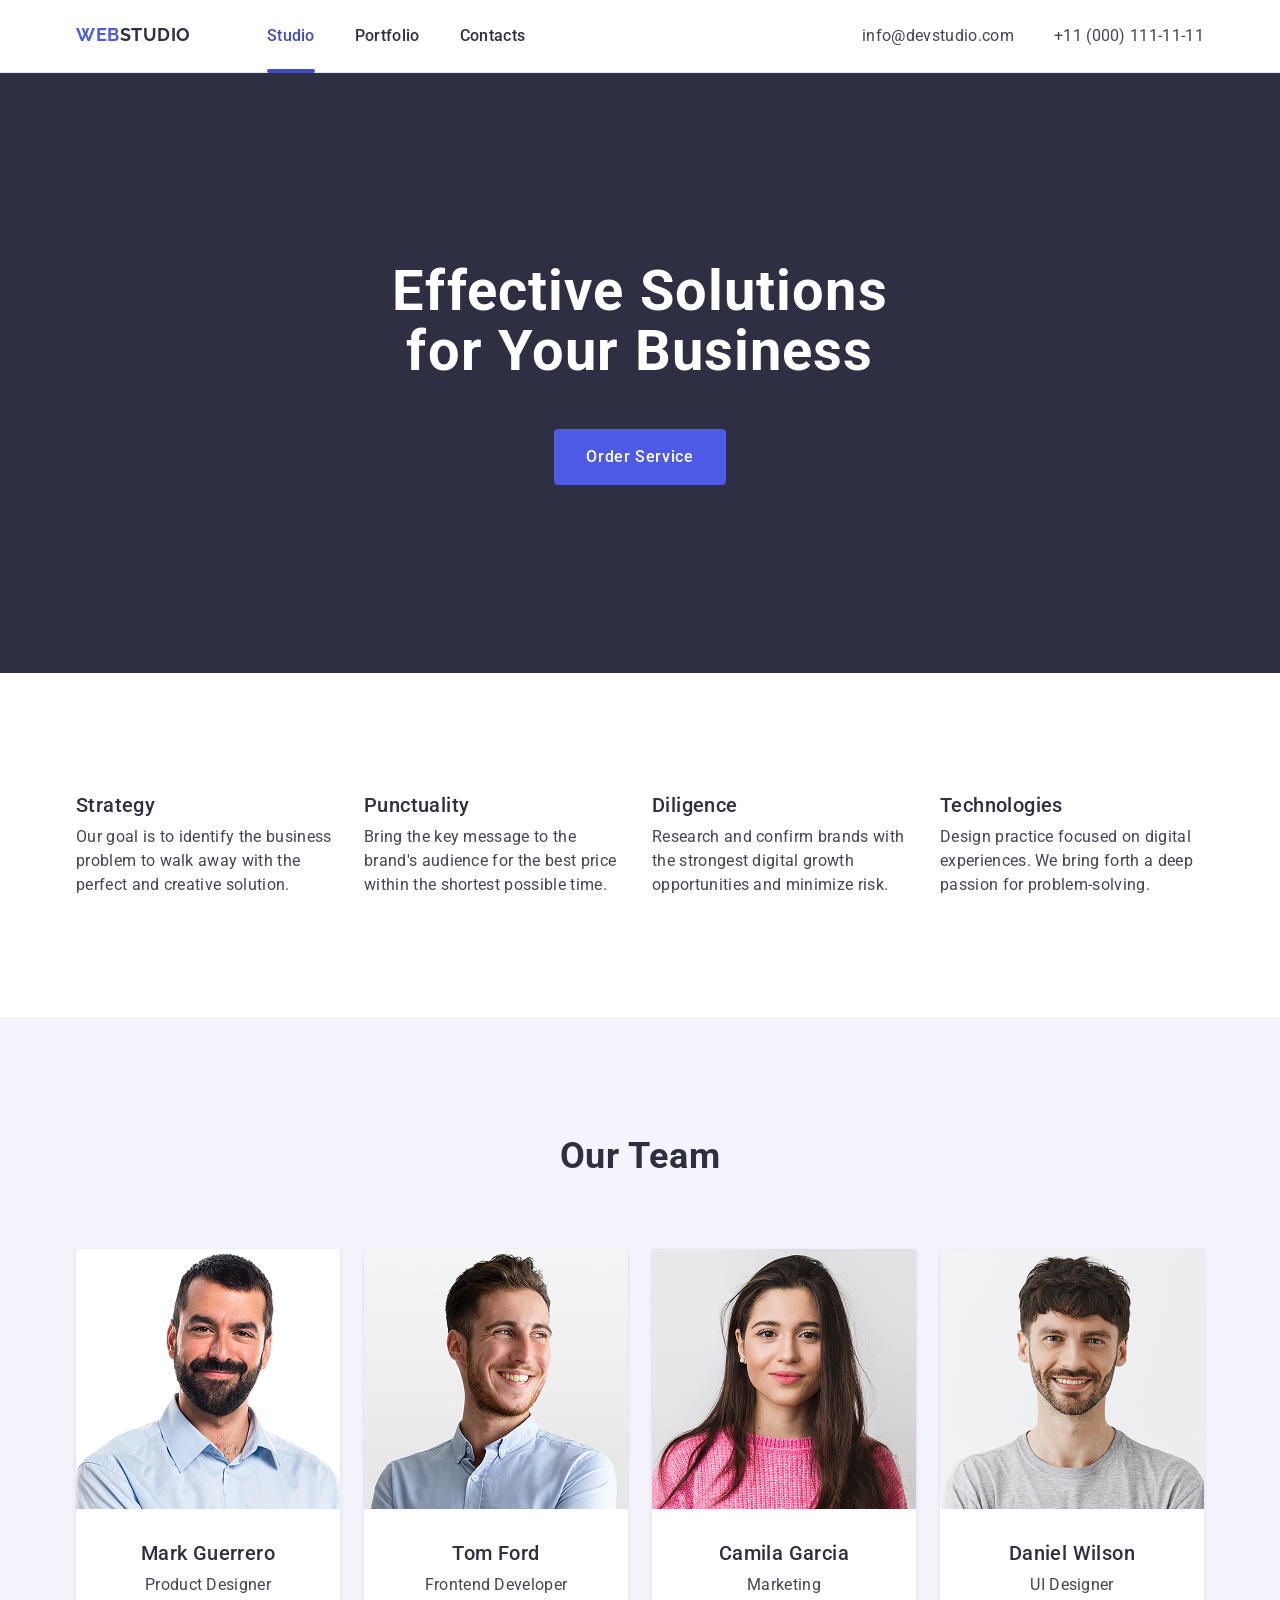
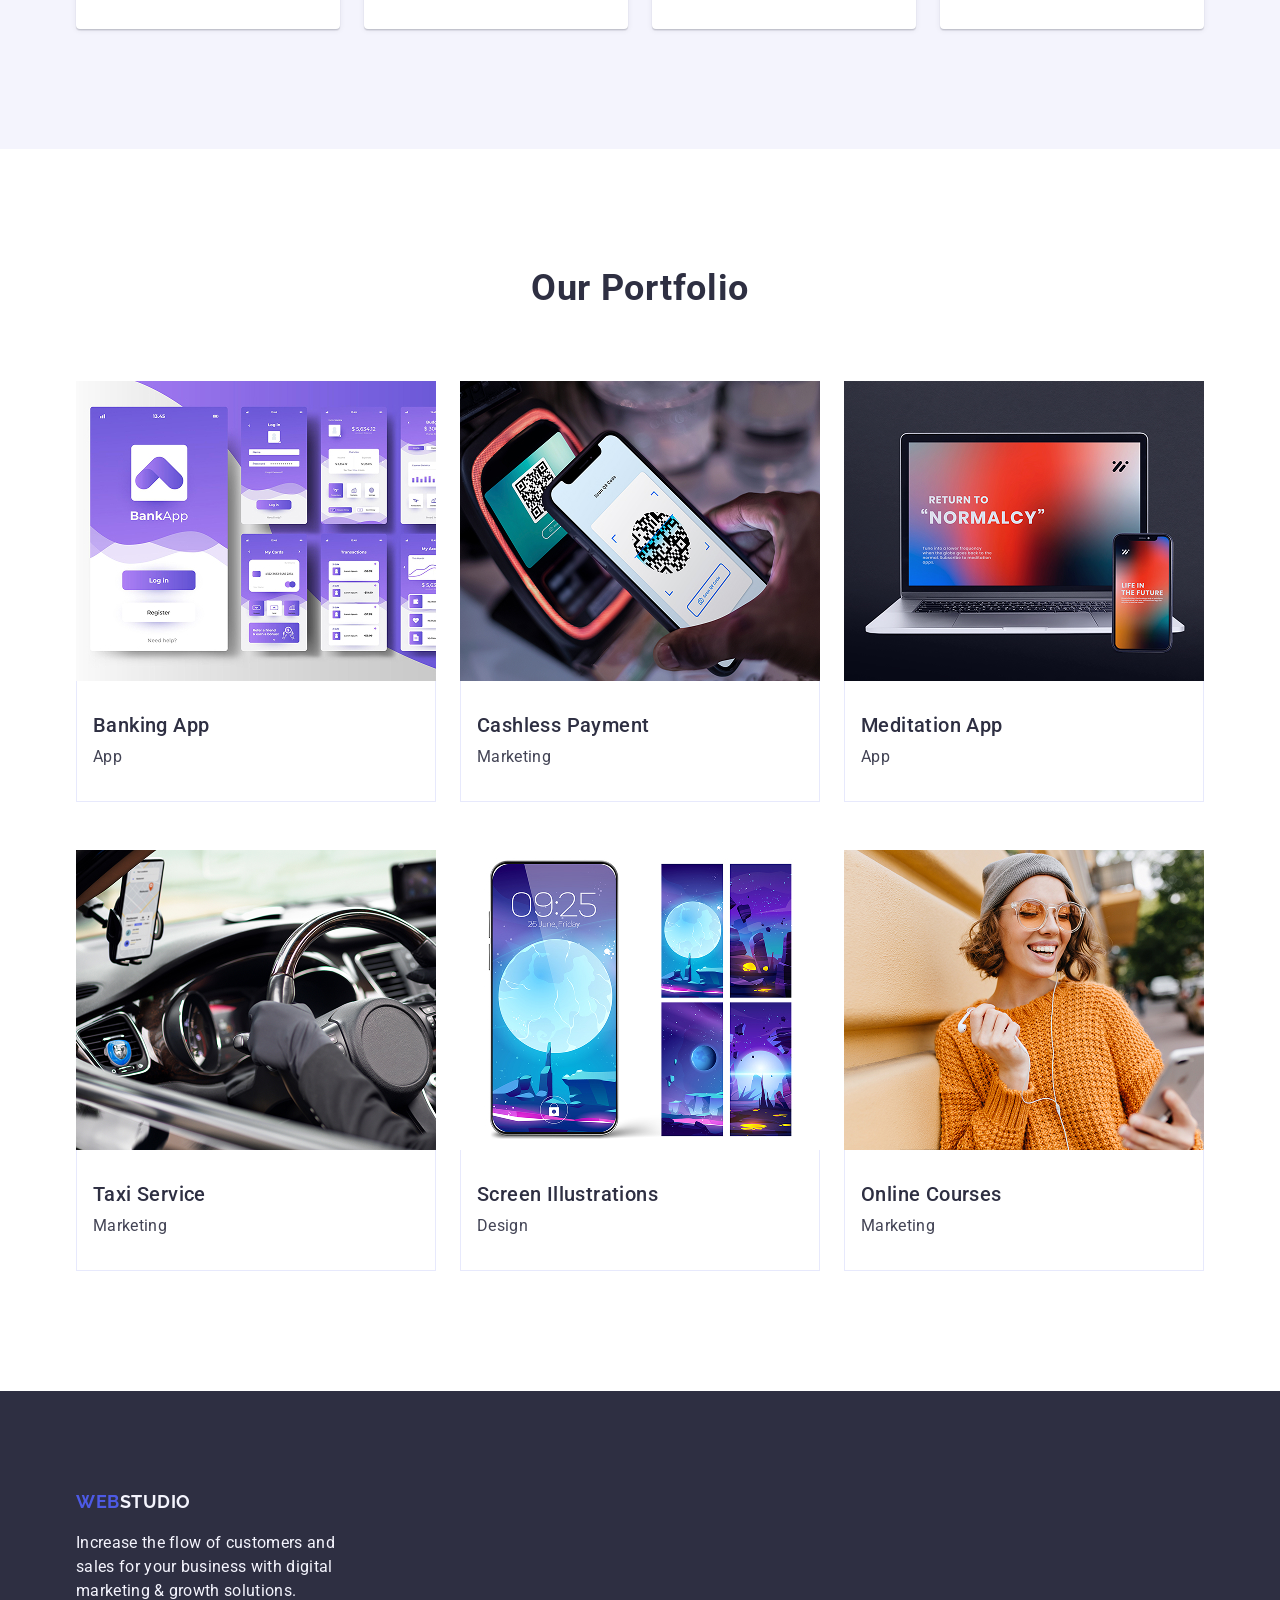
==== index.html @ 49cb577a "wp4" ====
<!doctype html>
<html lang="en">
  <head>
    <meta charset="UTF-8" />
    <meta name="viewport" content="width=device-width, initial-scale=1.0" />
    
    <link rel="./index.html" href="https://fonts.googleapis.com" />
    <link rel="./index.html" href="https://fonts.gstatic.com" crossorigin />
    <link
      href="https://fonts.googleapis.com/css2?family=Raleway:ital,wght@0,100..900;1,100..900&family=Roboto:ital,wght@0,100..900;1,100..900&display=swap"
      rel="stylesheet"/>
    <link
      rel="stylesheet"
      href="https://cdnjs.cloudflare.com/ajax/libs/modern-normalize/3.0.1/modern-normalize.min.css"
      integrity="sha512-q6WgHqiHlKyOqslT/lgBgodhd03Wp4BEqKeW6nNtlOY4quzyG3VoQKFrieaCeSnuVseNKRGpGeDU3qPmabCANg=="
      crossorigin="anonymous"
      referrerpolicy="no-referrer"/>

    <link rel="stylesheet" href="./css/styles.css" />
    <title>Web Studio</title>
  </head>

  <body>
    <header class="header">
      <div class="header-container container">
        <nav class="navigate">
          <a href="./index.html" class="logo header-container-link"><span class="log-web">Web</span>Studio</a>

          <ul class="nav-ul">
            <li><a href="./index.html" class="nav-link header-container-link current">Studio</a></li>
            <li><a href="./index.html" class="nav-link header-container-link">Portfolio</a></li>
            <li><a href="./index.html" class="nav-link header-container-link">Contacts</a></li>
          </ul>
        </nav>
        <address class="contact">
          <ul class="contact-list">
            <li class="secondary-text">
              <a href="mailto:info@devstudio.com" class="contact-send header-container-link">info@devstudio.com</a>
            </li>
            <li class="secondary-text">
              <a href="tel:+110001111111" class="contact-send header-container-link">+11 (000) 111-11-11</a>
            </li>
          </ul>
        </address>
      </div>
    </header>
    <main>
      <section class="hero-image section">
        <div class="container">
          <div class="hero-container">
            <h1 class="hero-image-h1">Effective Solutions for Your Business</h1>
            <button type="button" class="order-button">Order Service</button>
          </div>
        </div>
      </section>
      <section class="our-features section">
        <div class="container">
          <h2 class="visually-hidden">Our Features</h2>
          <ul class="our-features-container-ul">
            <li class="our-features-container-ul-li">
              <h3 class="our-features-h3">Strategy</h3>
              <p class="our-features-p">
                Our goal is to identify the business problem to walk away with
                the perfect and creative solution.
              </p>
            </li>
            <li class="our-features-container-ul-li">
              <h3 class="our-features-h3">Punctuality</h3>
              <p class="our-features-p">
                Bring the key message to the brand's audience for the best price
                within the shortest possible time.
              </p>
            </li>
            <li class="our-features-container-ul-li">
              <h3 class="our-features-h3">Diligence</h3>
              <p class="our-features-p">
                Research and confirm brands with the strongest digital growth
                opportunities and minimize risk.
              </p>
            </li>
            <li class="our-features-container-ul-li">
              <h3 class="our-features-h3">Technologies</h3>
              <p class="our-features-p">
                Design practice focused on digital experiences. We bring forth a
                deep passion for problem-solving.
              </p>
            </li>
          </ul>
        </div>
      </section>
      <section class="our-team section">
        <div class="container">
          <h2 class="our-team-h2">Our Team</h2>
          <ul class="our-team-list">
            <li class="our-team-li">
              <img class="our-team-li-img"
                src="./images/img-3.jpg"
                alt="Mark Guerrero photo"
              />
              <div class="card-content">
                <h3 class="our-team-h3">Mark Guerrero</h3>
                <p class="our-team-p">Product Designer</p>
              </div>
            </li>
            <li class="our-team-li">
              <img class="our-team-li-img"
                src="./images/img-2.jpg"
                alt="Tom Ford photo"
                
              />
              <div class="card-content">
                <h3 class="our-team-h3">Tom Ford</h3>
                <p class="our-team-p">Frontend Developer</p>
              </div>
            </li>
            <li class="our-team-li">
              <img class="our-team-li-img"
                src="./images/img-1.jpg"
                alt="Camila Garcia photo"
                
              />
              <div class="card-content">
                <h3 class="our-team-h3">Camila Garcia</h3>
                <p class="our-team-p">Marketing</p>
              </div>
            </li>
            <li class="our-team-li">
              <img class="our-team-li-img"
                src="./images/img.jpg"
                alt="Daniel Wilson photo"
              />
              <div class="card-content">
                <h3 class="our-team-h3">Daniel Wilson</h3>
                <p class="our-team-p">UI Designer</p>
              </div>
            </li>
          </ul>
        </div>
      </section>
      <section class="our-portfolio section">
        <div class="container">
          <h2 class="our-portfolio-h2">Our Portfolio</h2>
          <ul class="our-portfolio-container-ul">
            <li class="our-portfolio-container-ul-li">
              <img
                src="./images/pf-1.jpg"
                alt="Banking App"
              />
              <div class="our-portfolio-card">
                <h3 class="our-portfolio-h3">Banking App</h3>
                <p class="our-portfolio-p">App</p>
              </div>
            </li>
            <li class="our-portfolio-container-ul-li">
              <img
                src="./images/pf-2.jpg"
                alt="Cashless Payment"
              />
              <div class="our-portfolio-card">
                <h3 class="our-portfolio-h3">Cashless Payment</h3>
                <p class="our-portfolio-p">Marketing</p>
              </div>
            </li>
            <li class="our-portfolio-container-ul-li">
              <img
                src="./images/pf-3.jpg"
                alt="Meditation App"
              />
              <div class="our-portfolio-card">
                <h3 class="our-portfolio-h3">Meditation App</h3>
                <p class="our-portfolio-p">App</p>
              </div>
            </li>
            <li class="our-portfolio-container-ul-li">
              <img
                src="./images/pf-4.jpg"
                alt="Taxi Service"
              />
              <div class="our-portfolio-card">
                <h3 class="our-portfolio-h3">Taxi Service</h3>
                <p class="our-portfolio-p">Marketing</p>
              </div>
            </li>
            <li class="our-portfolio-container-ul-li">
              <img
                src="./images/pf-5.jpg"
                alt="Screen Illustrations"
              />
              <div class="our-portfolio-card">
                <h3 class="our-portfolio-h3">Screen Illustrations</h3>
                <p class="our-portfolio-p">Design</p>
              </div>
            </li>
            <li class="our-portfolio-container-ul-li">
              <img
                src="./images/pf-6.jpg"
                alt="Online Courses"
              />
              <div class="our-portfolio-card">
                <h3 class="our-portfolio-h3">Online Courses</h3>
                <p class="our-portfolio-p">Marketing</p>
              </div>
            </li>
          </ul>
        </div>
      </section>
    </main>
    <footer class="footer">
      <div class="container">
        <div class="container-footer-text">
          <a class="footer-a logo" href="./index.html"><span class="log-web">Web</span>Studio</a>
          <p class="footer-p">
            Increase the flow of customers and sales for your business with
            digital marketing & growth solutions.
          </p>
        </div>
      </div>
    </footer>
  </body>
</html>
---- css/styles.css ----
body {
    font-family: "Roboto", sans-serif;
    font-size: 16px;
    line-height: 1.5;
    letter-spacing: 0.02em;
    font-weight: 400;
    background-color: #fff;
    color: #2E2F42;
}

.logo {
    font-family: "Raleway", sans-serif;
    text-transform: uppercase;
    font-weight: 700;
    font-size: 18px;
    line-height: 1.1666;
    letter-spacing: 0.03em;
    color: #2E2F42;
}


a {
    text-decoration: none;
}

ul, ol {
    margin-top: 0;
    margin-bottom: 0;
    padding-left: 0;
    list-style-type: none;
}

h1, h2, h3, h4, h5, h6, p {
    margin-top: 0;
    margin-bottom: 0;
}

img {
    display: block;
    max-width: 100%;
}

.container {
    max-width: 1158px;
    padding-inline: 15px;
    margin-left: 0;
    margin-right: 0;
    margin: 0 auto;
}

.section {
    padding: 120px 0;
}

.header {
    border-bottom: 1px solid #e7e9fc;
    box-shadow: 0 1px 6px 0 rgba(46, 47, 66, 0.08), 0 1px 1px 0 rgba(46, 47, 66, 0.16), 0 2px 1px 0 rgba(46, 47, 66, 0.08);
}

.header-container {
    display: flex;
    justify-content: space-between;
    align-items: center;
}

.header-container-link {
    display: inline-block;
    padding-block: 24px;
}




.log-web {
    color: #4D5AE5;
}

.navigate {
    display: flex;
    gap: 76px;
}

.nav-link {
    position: relative;
    font-weight: 500;
    font-size: 16px;
    line-height: 1.5;
    letter-spacing: 0.02em;
    color: #2E2F42;
    transition: color 250ms cubic-bezier(0.4, 0, 0.2, 1);
}
/*
.nav-link.current::after {
    position: relative; 

}*/

.nav-link::after{
    content: '';
    position: absolute;
    left: 0;
    bottom: -1px;
    width: 100%;
    height: 4px;
    border-radius: 2px;
    background-color: #404bbf;
    opacity: 0;
    transition: opacity 250ms cubic-bezier(0.4, 0, 0.2, 1);
}

.nav-link:hover::after,
.nav-link:focus::after,
.nav-link.current::after
{
    opacity: 1;
}

.nav-ul {
    display: flex;
    gap: 40px;
}

.nav-link:hover, 
.nav-link:focus,
.nav-link.current {
    color: #404bbf;
}

.nav-link:active {
    color: #4D5AE5;
}

.contact {
    font-style: normal;
    
}

.contact-list {
    display: flex;
    gap: 40px;
    
}

.contact-send {
    color: #434455;
    font-size: 16px;
    line-height: 1.5;
    letter-spacing: 0.02em;
}

 
.contact-send:focus, 
.contact-send:hover
{
    color: #404BBF;
    transition: color 250ms cubic-bezier(0.4, 0, 0.2, 1);
}

.hero-image {
    background-color: #2E2F42;
    padding-block: 188px;
}

.hero-container {
    margin: 0 auto;
    max-width: 496px;
    text-align: center;
}

.hero-image-h1 {
    color: white;
    text-align: center;
    font-size: 56px;
    line-height: 1.0714;
    letter-spacing: 0.02em;
}

.order-button {
    background-color: #4D5AE5;
    cursor: pointer;
    line-height: 1.5;
    font-size: 16px;
    color: white;
    letter-spacing: 0.04em;
    font-weight: 500;
    margin-top: 48px;
    padding: 16px 32px;
    border-radius: 4px;
    border: none;
}

.order-button:hover, .order-button:focus {
    background-color: #404BBF;
}

.visually-hidden {
    position: absolute;
    width: 1px;
    height: 1px;
    margin: -1px;
    border: 0;
    padding: 0;
    white-space: nowrap;
    clip-path: inset(100%);
    clip: rect(0 0 0 0);
    overflow: hidden;
}

.our-features-container-ul {
    display: flex;
    gap: 24px;
    justify-content: center;
}

.our-features-container-ul-li {
    flex-basis: calc((100% - 3 * 24px) / 4);
    
}

.our-features-h3 {
    font-weight: 500;
    font-size: 20px;
    line-height: 1.2;
    letter-spacing: 0.02em;
}

.our-features-p {
    font-size: 16px;
    line-height: 1.5;
    color: #434455;
    letter-spacing: 0.02em;
  margin-top: 8px;
}

.our-team {
    background-color: #F4F4FD;
}

.our-team-list {
    display: flex;
    justify-content: center;
    gap: 24px;
    margin-top: 72px;
}

.our-team-h2 {
    font-size: 36px;
    line-height: 1.11;
    text-align: center;
    letter-spacing: 0.02em;
}

.our-team-li {
    background-color: white;
    border-radius: 0 0 4px 4px;
    padding-inline: 0px;
    flex-basis: calc((100% - 3 * 24px) / 4);
    box-shadow: 0 2px 1px 0 rgba(46, 47, 66, 0.08), 0 1px 1px 0 rgba(46, 47, 66, 0.16), 0 1px 6px 0 rgba(46, 47, 66, 0.08);
}

.card-content {
    padding: 32px 16px;
}

.our-team-h3 {
    text-align: center;
    font-weight: 500;
    font-size: 20px;
    line-height: 1.2;
    letter-spacing: 0.02em;
}

.our-team-p {
    font-size: 16px;
    line-height: 1.5;
    text-align: center;
    color: #434455;
    letter-spacing: 0.02em;
    margin-top: 8px;
}

.our-portfolio-container-ul {
    margin-top: 72px;
    display: flex;
    gap: 48px 24px;
    flex-wrap: wrap;
    justify-content: center;
}

.our-portfolio-container-ul-li {
    flex-basis: calc((100% - 48px) / 3);
}

.our-team-li-img {
    width: 264;
    height: 260;
} 

.our-portfolio-h2 {
    font-size: 36px;
    line-height: 1.11;
    text-align: center;
    letter-spacing: 0.02em;
}

.our-portfolio-h3 {
    font-weight: 500;
    font-size: 20px;
    line-height: 1.2;
    letter-spacing: 0.02em;
}

.our-portfolio-p {
    color: #434455;
    font-size: 16px;
    line-height: 1.5;
    letter-spacing: 0.02em;
    margin-top: 8px;
}

.our-portfolio-card {
    padding: 32px 16px;
    border-bottom: 1px solid #E7E9FC;
    border-left: 1px solid #E7E9FC;
    border-right: 1px solid #E7E9FC;
}

.container-footer-text {
    max-width: 264px;
}

.footer-a {
    color: #F4F4FD;
}

.footer-p {
    font-size: 16px;
    line-height: 1.5;
    letter-spacing: 0.02em;
    margin-top: 16px;
}

.footer {
    background-color: #2E2F42;
    color: #F4F4FD;
    padding-block: 100px;
}
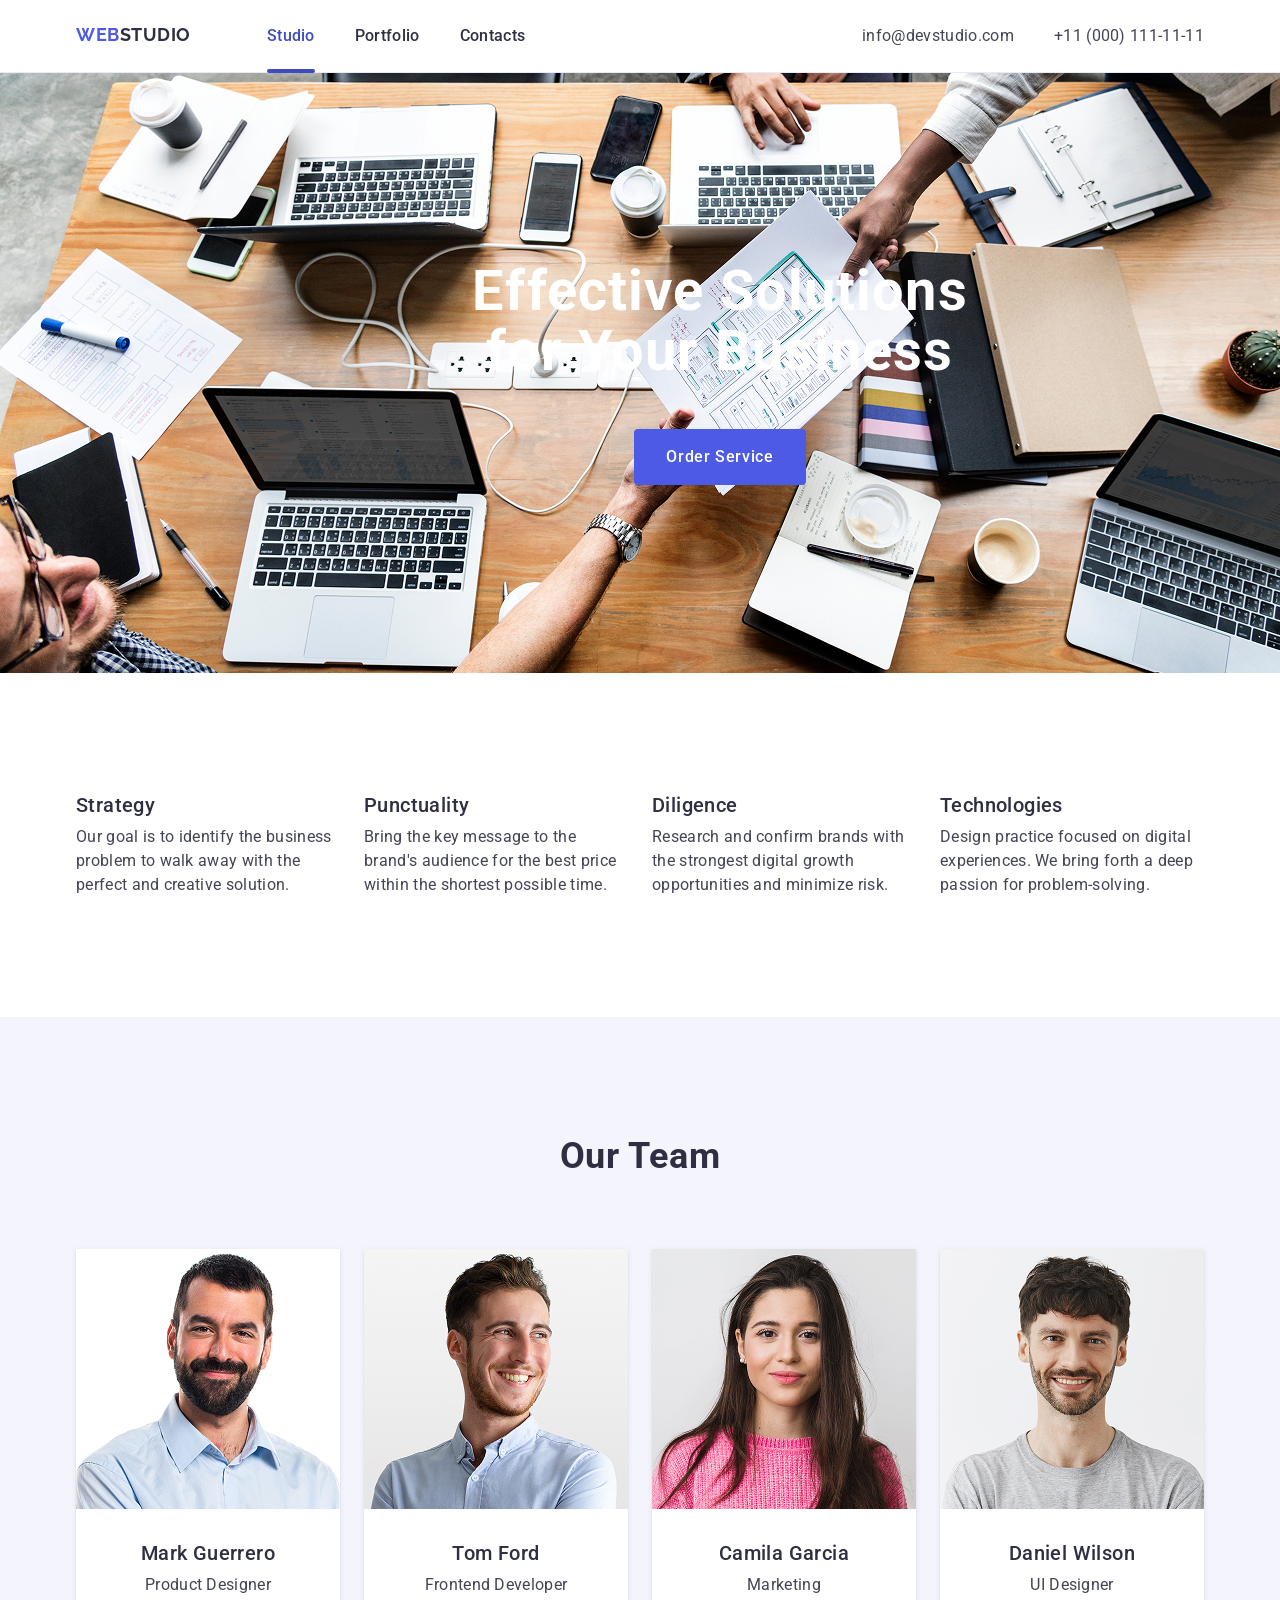
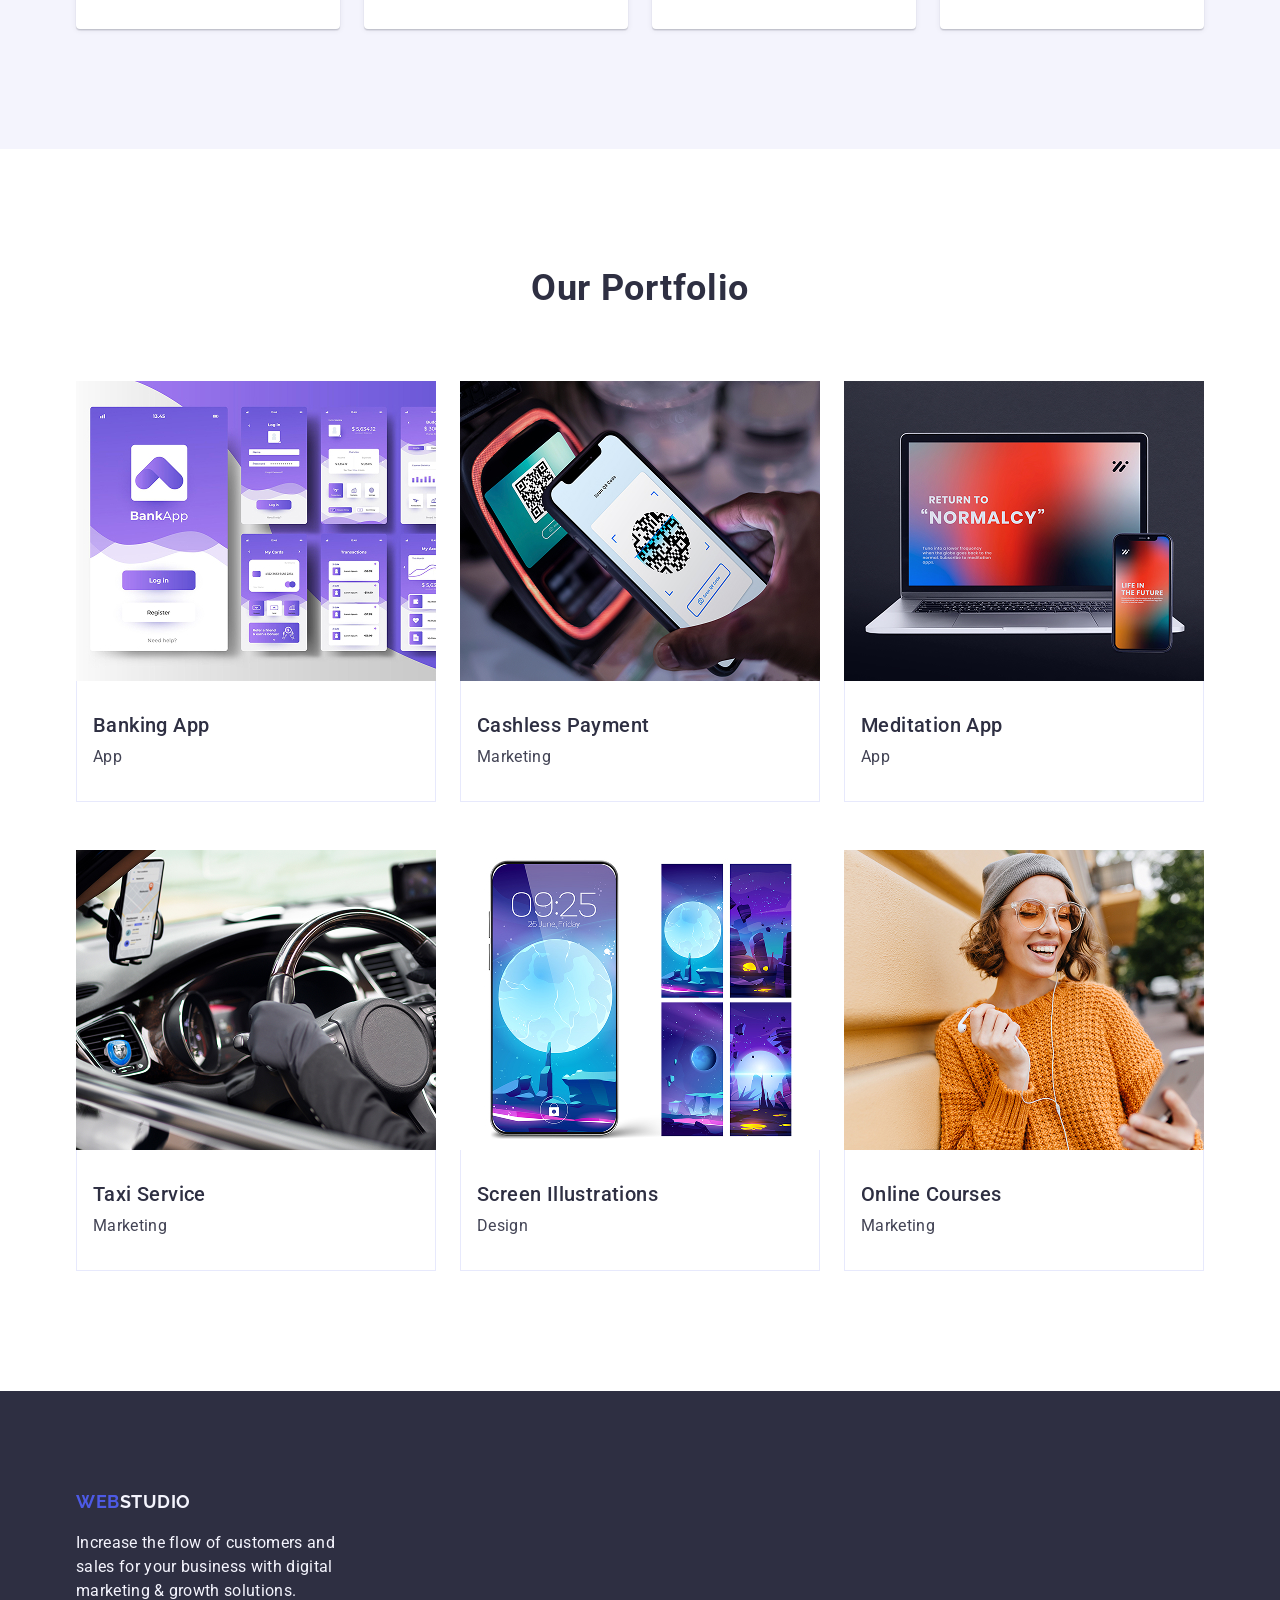
==== commit ebc979f6: "hw4" ====
--- a/index.html
+++ b/index.html
@@ -45,11 +45,13 @@
       </div>
     </header>
     <main>
-      <section class="hero-image section">
-        <div class="container">
+      <section class="hero-image section" >        
+        <div class="container">
+        <div class="box-hero">
           <div class="hero-container">
             <h1 class="hero-image-h1">Effective Solutions for Your Business</h1>
             <button type="button" class="order-button">Order Service</button>
+          </div>
           </div>
         </div>
       </section>
--- a/css/styles.css
+++ b/css/styles.css
@@ -17,7 +17,7 @@
     letter-spacing: 0.03em;
     color: #2E2F42;
 }
-
+/*.       */
 
 a {
     text-decoration: none;
@@ -61,6 +61,7 @@
     display: flex;
     justify-content: space-between;
     align-items: center;
+    
 }
 
 .header-container-link {
@@ -157,9 +158,35 @@
 }
 
 .hero-image {
-    background-color: #2E2F42;
+ /*   background-color: #2E2F42; */
     padding-block: 188px;
-}
+    background-image: url("/images/hero-img.jpg");
+    background-size: cover;
+    position: relative;
+    width: 1440px;
+    height: 600px;
+    margin: auto;
+   
+   
+    
+} 
+
+
+/*
+.box-hero::before{
+    content: '';
+    position: relative;
+    inset: 0;
+    background: #D9D9D9;
+    z-index: 1;
+    background-size: cover;
+    width: 1440px;
+    height: 600px;
+    
+
+    
+      
+} */
 
 .hero-container {
     margin: 0 auto;
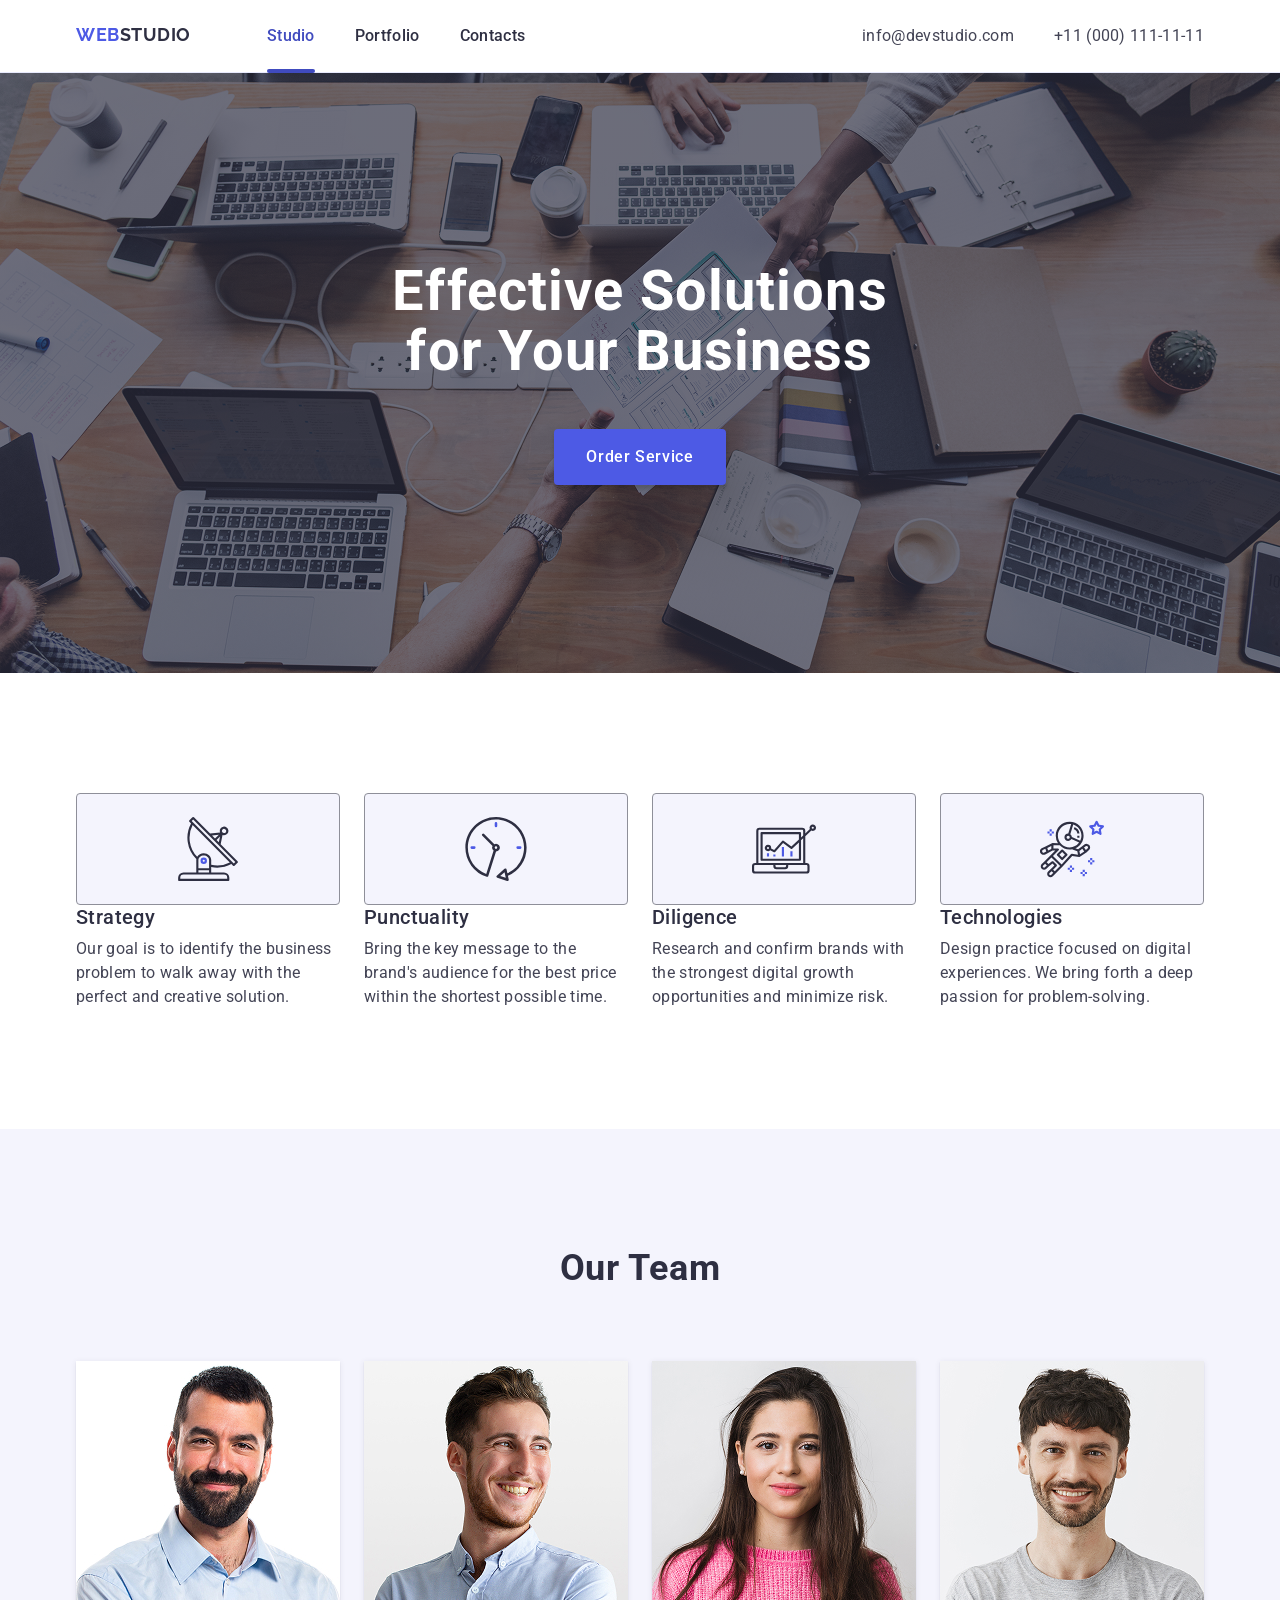
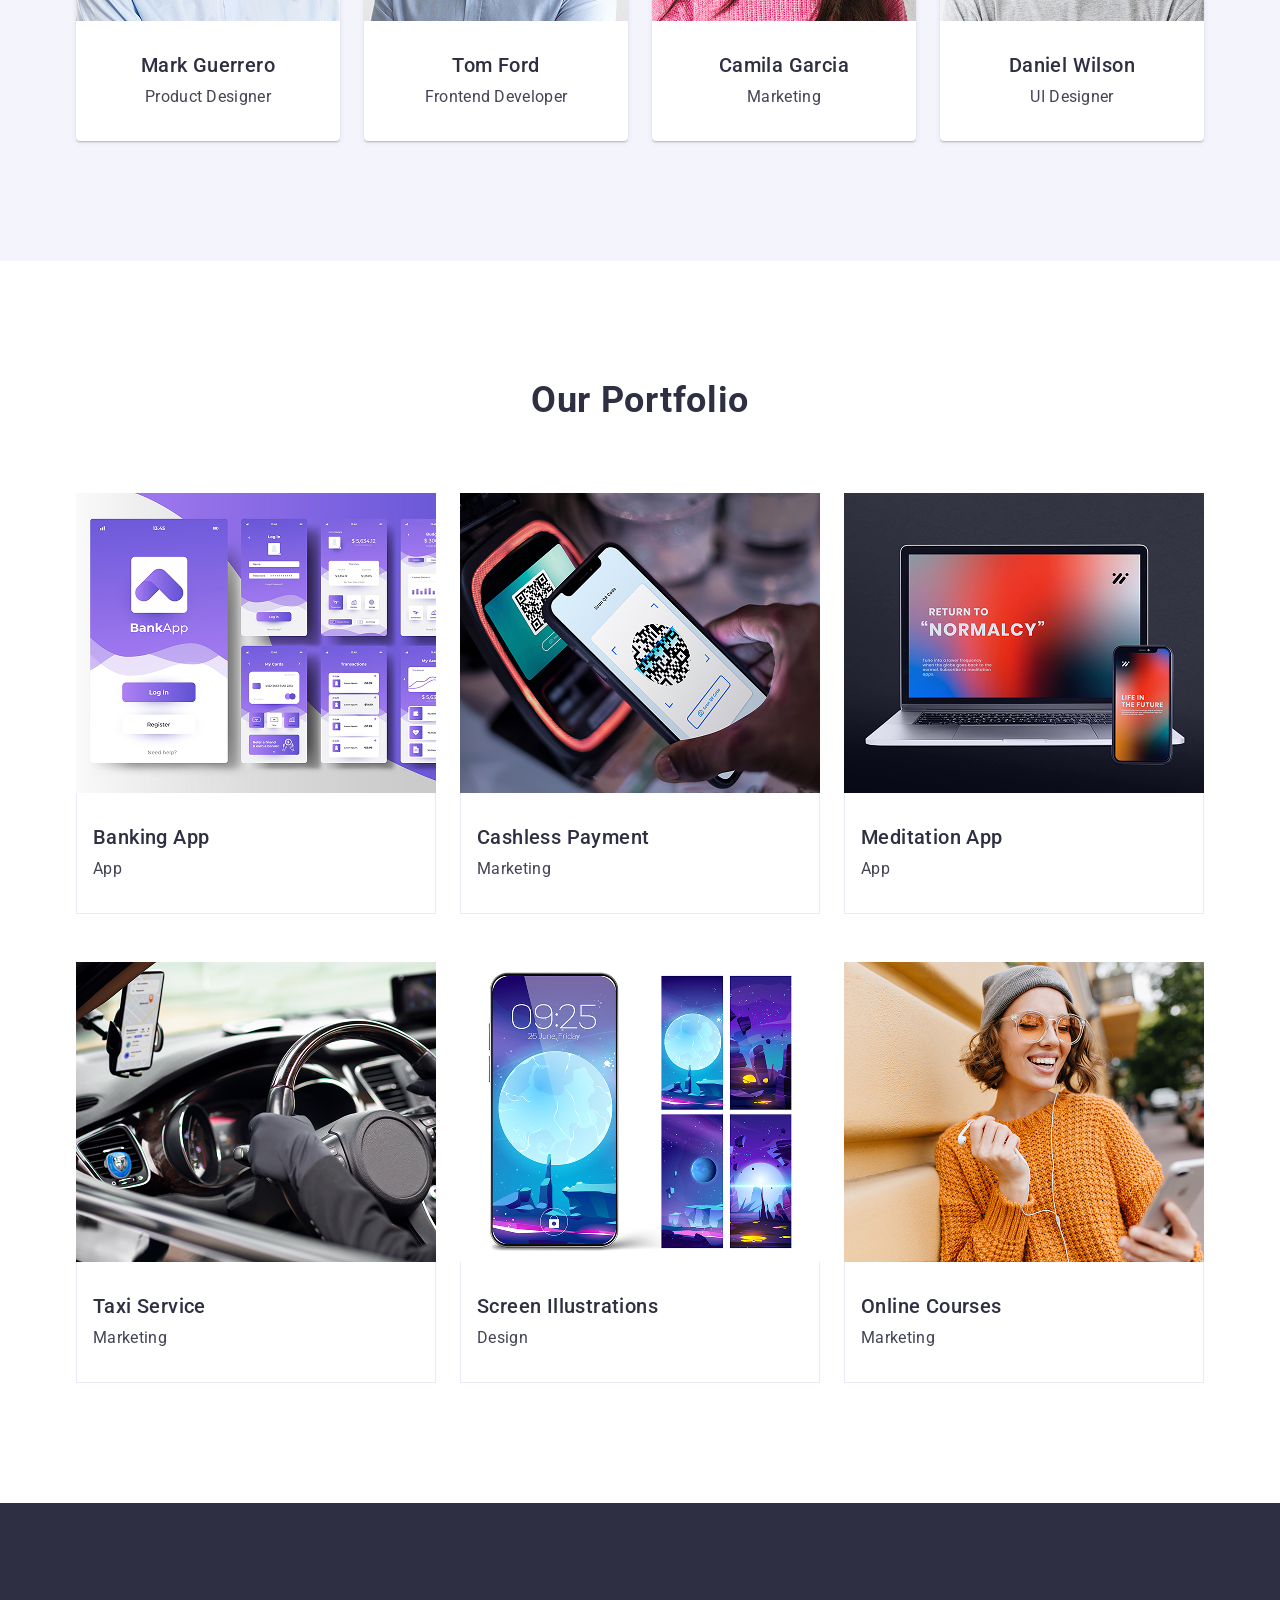
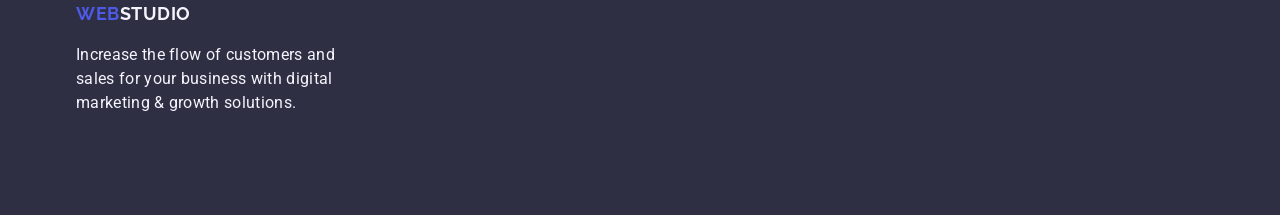
==== commit f2375a5d: "next updete" ====
--- a/index.html
+++ b/index.html
@@ -60,6 +60,11 @@
           <h2 class="visually-hidden">Our Features</h2>
           <ul class="our-features-container-ul">
             <li class="our-features-container-ul-li">
+              <div class="our-features-icon-div">
+                <svg class="our-features-icon" width="64" height="64">
+                  <use href="./images/icons.svg#antenna"></use>
+                </svg>
+              </div>
               <h3 class="our-features-h3">Strategy</h3>
               <p class="our-features-p">
                 Our goal is to identify the business problem to walk away with
@@ -67,6 +72,11 @@
               </p>
             </li>
             <li class="our-features-container-ul-li">
+              <div class="our-features-icon-div">
+                <svg class="our-features-icon" width="64" height="64">
+                  <use href="./images/icons.svg#clock"></use>
+                </svg>
+              </div>
               <h3 class="our-features-h3">Punctuality</h3>
               <p class="our-features-p">
                 Bring the key message to the brand's audience for the best price
@@ -74,6 +84,11 @@
               </p>
             </li>
             <li class="our-features-container-ul-li">
+              <div class="our-features-icon-div">
+                <svg class="our-features-icon" width="64" height="64">
+                  <use href="./images/icons.svg#diagram"></use>
+                </svg>
+              </div>
               <h3 class="our-features-h3">Diligence</h3>
               <p class="our-features-p">
                 Research and confirm brands with the strongest digital growth
@@ -81,6 +96,11 @@
               </p>
             </li>
             <li class="our-features-container-ul-li">
+              <div class="our-features-icon-div">
+                <svg class="our-features-icon" width="64" height="64">
+                  <use href="./images/icons.svg#astronaut"></use>
+                </svg>
+              </div>
               <h3 class="our-features-h3">Technologies</h3>
               <p class="our-features-p">
                 Design practice focused on digital experiences. We bring forth a
--- a/css/styles.css
+++ b/css/styles.css
@@ -158,16 +158,15 @@
 }
 
 .hero-image {
- /*   background-color: #2E2F42; */
+background-color: #2E2F42;
     padding-block: 188px;
-    background-image: url("/images/hero-img.jpg");
+    overflow: hidden;
+    background-image: linear-gradient(to bottom, rgba(46, 47, 66, 0.7), rgba(46, 47, 66, 0.7)), url(/images/hero-img.jpg);
+    background-repeat: no-repeat;
     background-size: cover;
-    position: relative;
-    width: 1440px;
-    height: 600px;
-    margin: auto;
-   
-   
+    background-position: center;
+    max-width: 1440px;
+    margin: 0 auto;   
     
 } 
 
@@ -204,6 +203,7 @@
 
 .order-button {
     background-color: #4D5AE5;
+    box-shadow: 0 4px 4px 0 rgba(0, 0, 0, 0.15);
     cursor: pointer;
     line-height: 1.5;
     font-size: 16px;
@@ -214,6 +214,8 @@
     padding: 16px 32px;
     border-radius: 4px;
     border: none;
+    transition: background-color 250ms cubic-bezier(0.4, 0, 0.2, 1), box-shadow 250ms cubic-bezier(0.4, 0, 0.2, 1);
+
 }
 
 .order-button:hover, .order-button:focus {
@@ -244,6 +246,16 @@
     
 }
 
+.our-features-icon-div {
+    border: 1px solid #8e8f99;
+    border-radius: 4px;
+    height: 112px;
+    background: #f4f4fd;
+    display: flex;
+    justify-content: center;
+    align-items: center;
+}
+
 .our-features-h3 {
     font-weight: 500;
     font-size: 20px;
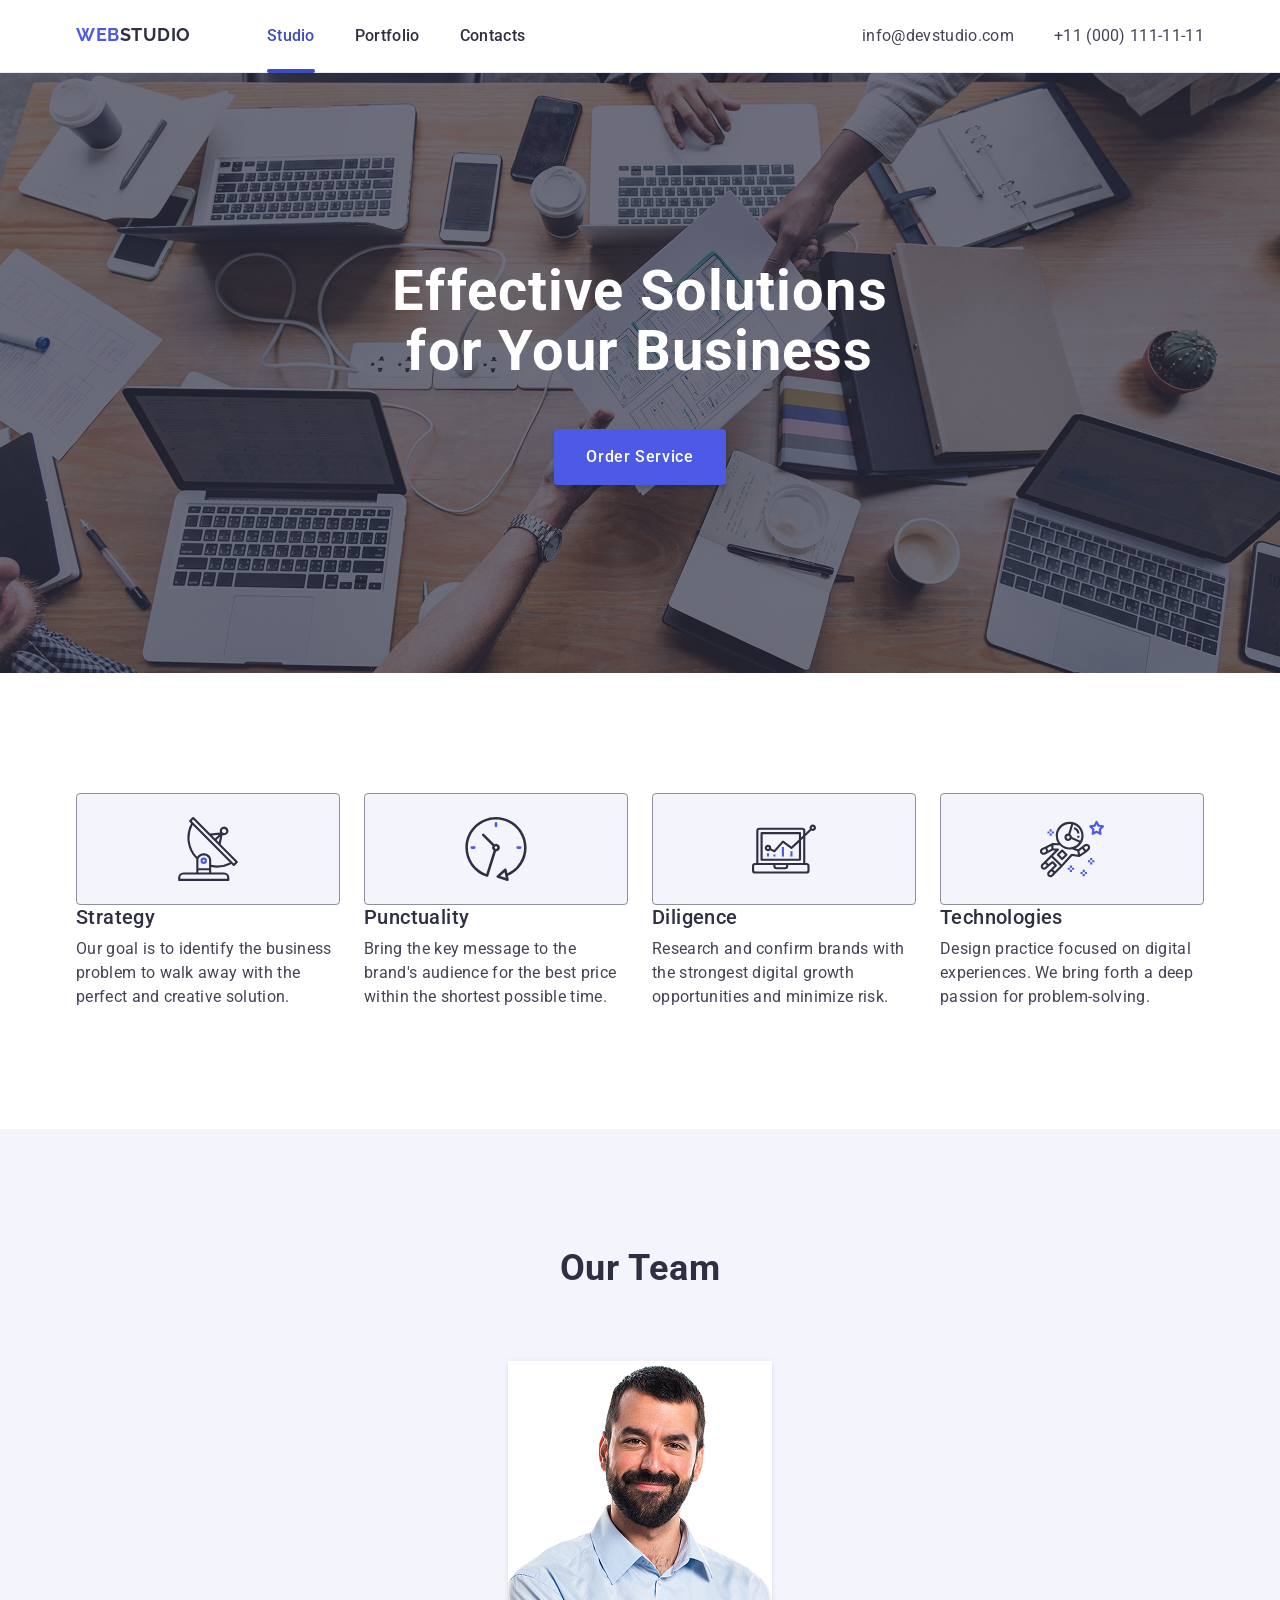
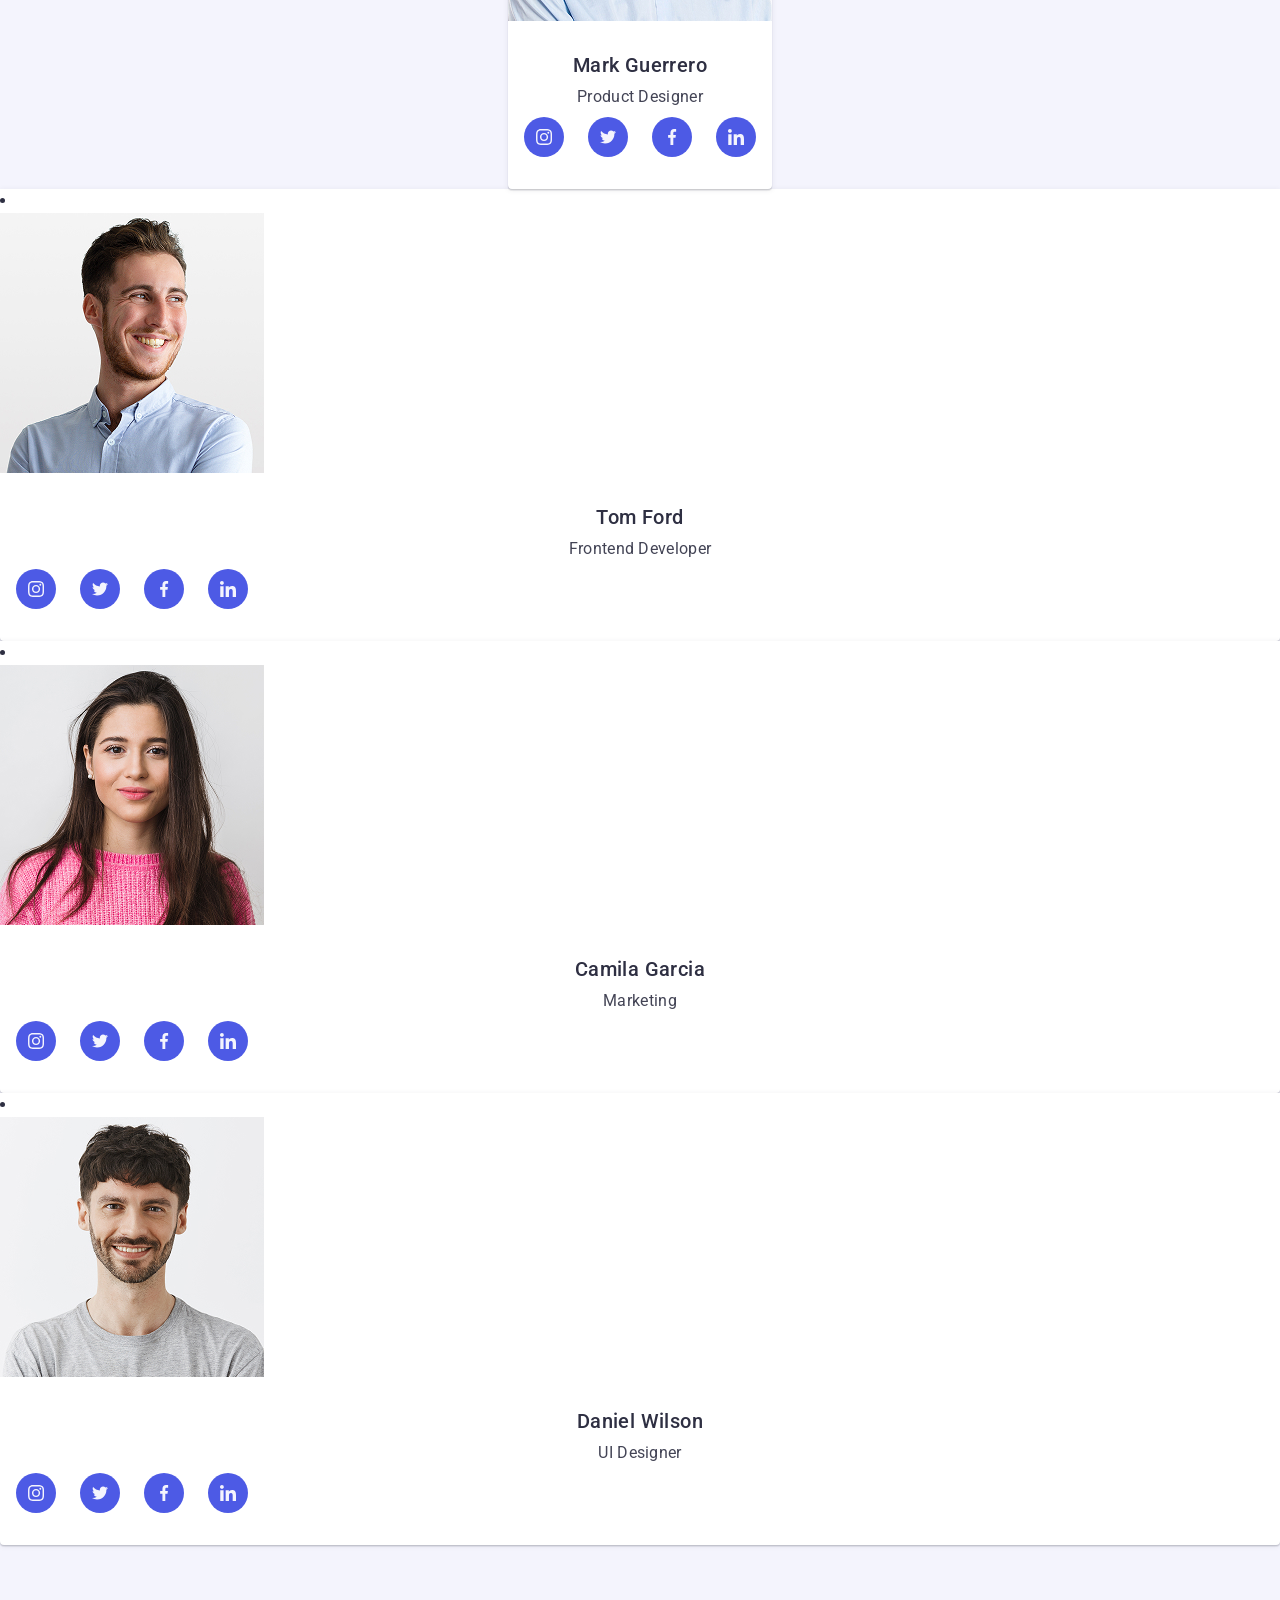
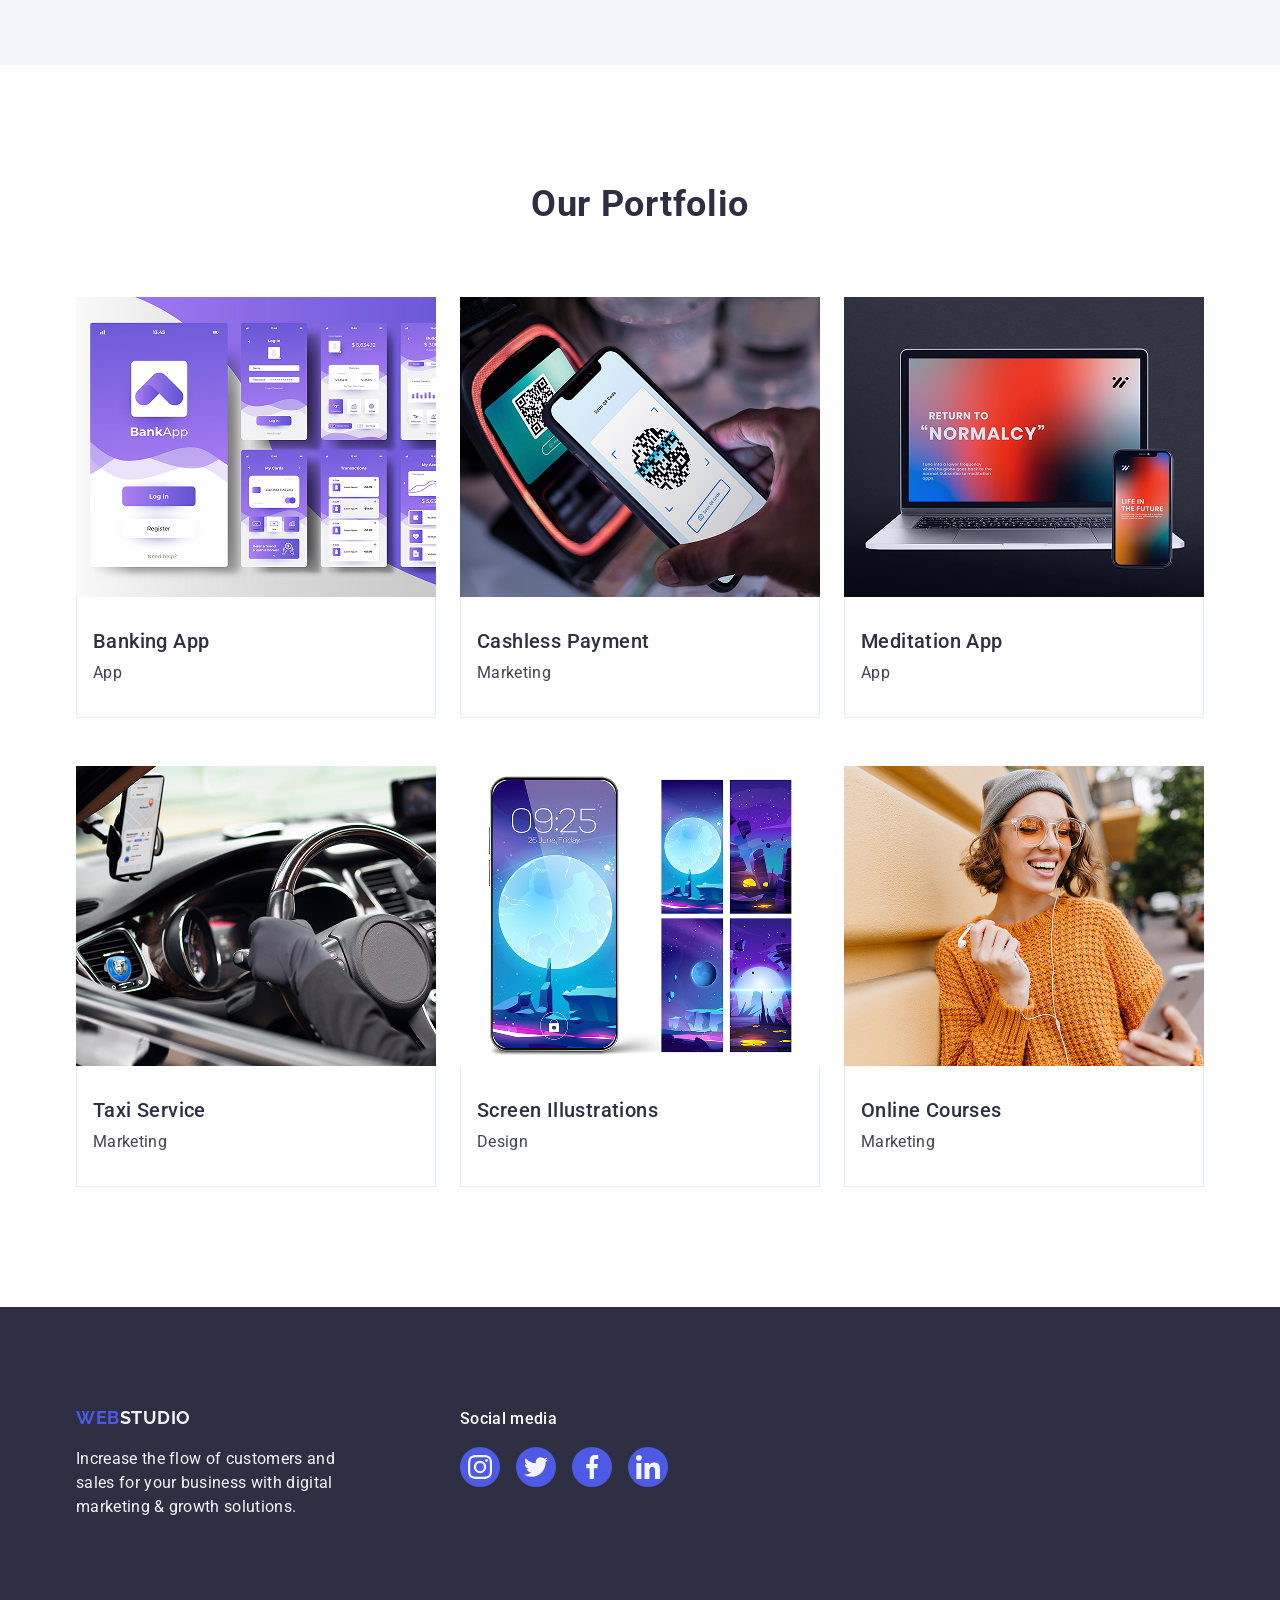
==== commit ddfec8ee: "plusases file" ====
--- a/index.html
+++ b/index.html
@@ -122,7 +122,55 @@
               <div class="card-content">
                 <h3 class="our-team-h3">Mark Guerrero</h3>
                 <p class="our-team-p">Product Designer</p>
-              </div>
+                <ul class="linked-icons-ul">
+                  <li class="our-team-icons-li">
+                    <a
+                      href="https://www.instagram.com/"
+                      class="linked-icon-bg"
+                      target="_blank"
+                    >
+                      <svg class="linked-icon-svg" width="16" height="16">
+                        <use href="./images/icons.svg#instagram"></use>
+                      </svg>
+                    </a>
+                  </li>
+                  <li class="our-team-icons-li">
+                    <a
+                      href="https://twitter.com/"
+                      class="linked-icon-bg"
+                      target="_blank"
+                    >
+                      <svg class="linked-icon-svg" width="16" height="16">
+                        <use href="./images/icons.svg#twitter"></use>
+                      </svg>
+                    </a>
+                  </li>
+                  <li class="our-team-icons-li">
+                    <a
+                      href="https://www.facebook.com/"
+                      class="linked-icon-bg"
+                      target="_blank"
+                    >
+                      <svg class="linked-icon-svg" width="16" height="16">
+                        <use href="./images/icons.svg#facebook"></use>
+                      </svg>
+                    </a>
+                  </li>
+                  <li class="our-team-icons-li">
+                    <a
+                      href="https://www.linkedin.com/"
+                      class="linked-icon-bg"
+                      target="_blank"
+                    >
+                      <svg class="linked-icon-svg" width="16" height="16">
+                        <use href="./images/icons.svg#linkedin"></use>
+                      </svg>
+                    </a>
+                  </li>
+                </ul>
+              </div>
+            </li>
+          </div>
             </li>
             <li class="our-team-li">
               <img class="our-team-li-img"
@@ -133,6 +181,54 @@
               <div class="card-content">
                 <h3 class="our-team-h3">Tom Ford</h3>
                 <p class="our-team-p">Frontend Developer</p>
+                <ul class="linked-icons-ul">
+                  <li class="our-team-icons-li">
+                    <a
+                      href="https://www.instagram.com/"
+                      class="linked-icon-bg"
+                      target="_blank"
+                    >
+                      <svg class="linked-icon-svg" width="16" height="16">
+                        <use href="./images/icons.svg#instagram"></use>
+                      </svg>
+                    </a>
+                  </li>
+                  <li class="our-team-icons-li">
+                    <a
+                      href="https://twitter.com/"
+                      class="linked-icon-bg"
+                      target="_blank"
+                    >
+                      <svg class="linked-icon-svg" width="16" height="16">
+                        <use href="./images/icons.svg#twitter"></use>
+                      </svg>
+                    </a>
+                  </li>
+                  <li class="our-team-icons-li">
+                    <a
+                      href="https://www.facebook.com/"
+                      class="linked-icon-bg"
+                      target="_blank"
+                    >
+                      <svg class="linked-icon-svg" width="16" height="16">
+                        <use href="./images/icons.svg#facebook"></use>
+                      </svg>
+                    </a>
+                  </li>
+                  <li class="our-team-icons-li">
+                    <a
+                      href="https://www.linkedin.com/"
+                      class="linked-icon-bg"
+                      target="_blank"
+                    >
+                      <svg class="linked-icon-svg" width="16" height="16">
+                        <use href="./images/icons.svg#linkedin"></use>
+                      </svg>
+                    </a>
+                  </li>
+                </ul>
+              </div>
+            </li>
               </div>
             </li>
             <li class="our-team-li">
@@ -144,6 +240,54 @@
               <div class="card-content">
                 <h3 class="our-team-h3">Camila Garcia</h3>
                 <p class="our-team-p">Marketing</p>
+                <ul class="linked-icons-ul">
+                  <li class="our-team-icons-li">
+                    <a
+                      href="https://www.instagram.com/"
+                      class="linked-icon-bg"
+                      target="_blank"
+                    >
+                      <svg class="linked-icon-svg" width="16" height="16">
+                        <use href="./images/icons.svg#instagram"></use>
+                      </svg>
+                    </a>
+                  </li>
+                  <li class="our-team-icons-li">
+                    <a
+                      href="https://twitter.com/"
+                      class="linked-icon-bg"
+                      target="_blank"
+                    >
+                      <svg class="linked-icon-svg" width="16" height="16">
+                        <use href="./images/icons.svg#twitter"></use>
+                      </svg>
+                    </a>
+                  </li>
+                  <li class="our-team-icons-li">
+                    <a
+                      href="https://www.facebook.com/"
+                      class="linked-icon-bg"
+                      target="_blank"
+                    >
+                      <svg class="linked-icon-svg" width="16" height="16">
+                        <use href="./images/icons.svg#facebook"></use>
+                      </svg>
+                    </a>
+                  </li>
+                  <li class="our-team-icons-li">
+                    <a
+                      href="https://www.linkedin.com/"
+                      class="linked-icon-bg"
+                      target="_blank"
+                    >
+                      <svg class="linked-icon-svg" width="16" height="16">
+                        <use href="./images/icons.svg#linkedin"></use>
+                      </svg>
+                    </a>
+                  </li>
+                </ul>
+              </div>
+            </li>
               </div>
             </li>
             <li class="our-team-li">
@@ -154,6 +298,54 @@
               <div class="card-content">
                 <h3 class="our-team-h3">Daniel Wilson</h3>
                 <p class="our-team-p">UI Designer</p>
+                <ul class="linked-icons-ul">
+                  <li class="our-team-icons-li">
+                    <a
+                      href="https://www.instagram.com/"
+                      class="linked-icon-bg"
+                      target="_blank"
+                    >
+                      <svg class="linked-icon-svg" width="16" height="16">
+                        <use href="./images/icons.svg#instagram"></use>
+                      </svg>
+                    </a>
+                  </li>
+                  <li class="our-team-icons-li">
+                    <a
+                      href="https://twitter.com/"
+                      class="linked-icon-bg"
+                      target="_blank"
+                    >
+                      <svg class="linked-icon-svg" width="16" height="16">
+                        <use href="./images/icons.svg#twitter"></use>
+                      </svg>
+                    </a>
+                  </li>
+                  <li class="our-team-icons-li">
+                    <a
+                      href="https://www.facebook.com/"
+                      class="linked-icon-bg"
+                      target="_blank"
+                    >
+                      <svg class="linked-icon-svg" width="16" height="16">
+                        <use href="./images/icons.svg#facebook"></use>
+                      </svg>
+                    </a>
+                  </li>
+                  <li class="our-team-icons-li">
+                    <a
+                      href="https://www.linkedin.com/"
+                      class="linked-icon-bg"
+                      target="_blank"
+                    >
+                      <svg class="linked-icon-svg" width="16" height="16">
+                        <use href="./images/icons.svg#linkedin"></use>
+                      </svg>
+                    </a>
+                  </li>
+                </ul>
+              </div>
+            </li>
               </div>
             </li>
           </ul>
@@ -227,8 +419,8 @@
         </div>
       </section>
     </main>
-    <footer class="footer">
-      <div class="container">
+     <footer class="footer">
+      <div class="container container-footer">
         <div class="container-footer-text">
           <a class="footer-a logo" href="./index.html"><span class="log-web">Web</span>Studio</a>
           <p class="footer-p">
@@ -236,6 +428,55 @@
             digital marketing & growth solutions.
           </p>
         </div>
+        <div class="container-footer-social-div">
+          <p class="footer-social-p">Social media</p>
+          <ul class="linked-icons-ul footer-linked-icons-ul">
+            <li class="linked-icons-li">
+              <a
+                href="https://www.instagram.com/"
+                class="linked-icon-bg footer-icon-bg"
+                target="_blank"
+              >
+                <svg class="linked-icon-svg" width="24" height="24">
+                  <use href="./images/icons.svg#instagram"></use>
+                </svg>
+              </a>
+            </li>
+            <li class="linked-icons-li">
+              <a
+                href="https://twitter.com/"
+                class="linked-icon-bg footer-icon-bg"
+                target="_blank"
+              >
+                <svg class="linked-icon-svg" width="24" height="24">
+                  <use href="./images/icons.svg#twitter"></use>
+                </svg>
+              </a>
+            </li>
+            <li class="linked-icons-li">
+              <a
+                href="https://www.facebook.com/"
+                class="linked-icon-bg footer-icon-bg"
+                target="_blank"
+              >
+                <svg class="linked-icon-svg" width="24" height="24">
+                  <use href="./images/icons.svg#facebook"></use>
+                </svg>
+              </a>
+            </li>
+            <li class="linked-icons-li">
+              <a
+                href="https://www.linkedin.com/"
+                class="linked-icon-bg footer-icon-bg"
+                target="_blank"
+              >
+                <svg class="linked-icon-svg" width="24" height="24">
+                  <use href="./images/icons.svg#linkedin"></use>
+                </svg>
+              </a>
+            </li>
+          </ul>
+        </div>
       </div>
     </footer>
   </body>
--- a/css/styles.css
+++ b/css/styles.css
@@ -256,6 +256,12 @@
     align-items: center;
 }
 
+.linked-icons-ul {
+    display: flex;
+    gap: 24px;
+    margin-top: 8px;
+}
+
 .our-features-h3 {
     font-weight: 500;
     font-size: 20px;
@@ -297,6 +303,32 @@
     box-shadow: 0 2px 1px 0 rgba(46, 47, 66, 0.08), 0 1px 1px 0 rgba(46, 47, 66, 0.16), 0 1px 6px 0 rgba(46, 47, 66, 0.08);
 }
 
+.our-team-icons-div {
+    display: flex;
+    gap: 24px;
+    margin-top: 16px;
+}
+
+.linked-icon-bg {
+    width: 40px;
+    height: 40px;
+    background-color: #4d5ae5;
+    border-radius: 50%;
+    display: flex;
+    justify-content: center;
+    align-items: center;
+    transition: background-color 250ms cubic-bezier(0.4, 0, 0.2, 1);
+}
+
+.linked-icon-svg {
+    fill: #f4f4fd;
+}
+
+.linked-icon-bg:hover, .linked-icon-bg:focus {
+    background-color: #404bbf;
+}
+
+
 .card-content {
     padding: 32px 16px;
 }
@@ -383,4 +415,50 @@
     background-color: #2E2F42;
     color: #F4F4FD;
     padding-block: 100px;
+}
+
+.footer-linked-icons-ul {
+    margin-top: 16px;
+    gap: 16px;
+}
+
+
+.footer-icon-bg:hover, .footer-icon-bg:focus {
+    background-color: #31d0aa;
+}
+
+.container-footer-social-div {
+    display: inline-block;
+    max-width: 208px;
+}
+
+.footer-social-p {
+    font-family: "Roboto", sans-serif;
+    font-weight: 500;
+    font-size: 16px;
+    line-height: 150%;
+    letter-spacing: 0.02em;
+    color: #fff;
+}
+
+.footer-icons-div {
+    display: flex;
+    gap: 16px;
+    margin-top: 16px;
+}
+
+.container-footer {
+    display: flex;
+    align-items: baseline;
+    gap: 120px;
+}
+
+.container-footer-text {
+    display: inline-block;
+    max-width: 264px;
+}
+
+.footer-linked-icons-ul {
+    margin-top: 16px;
+    gap: 16px;
 }
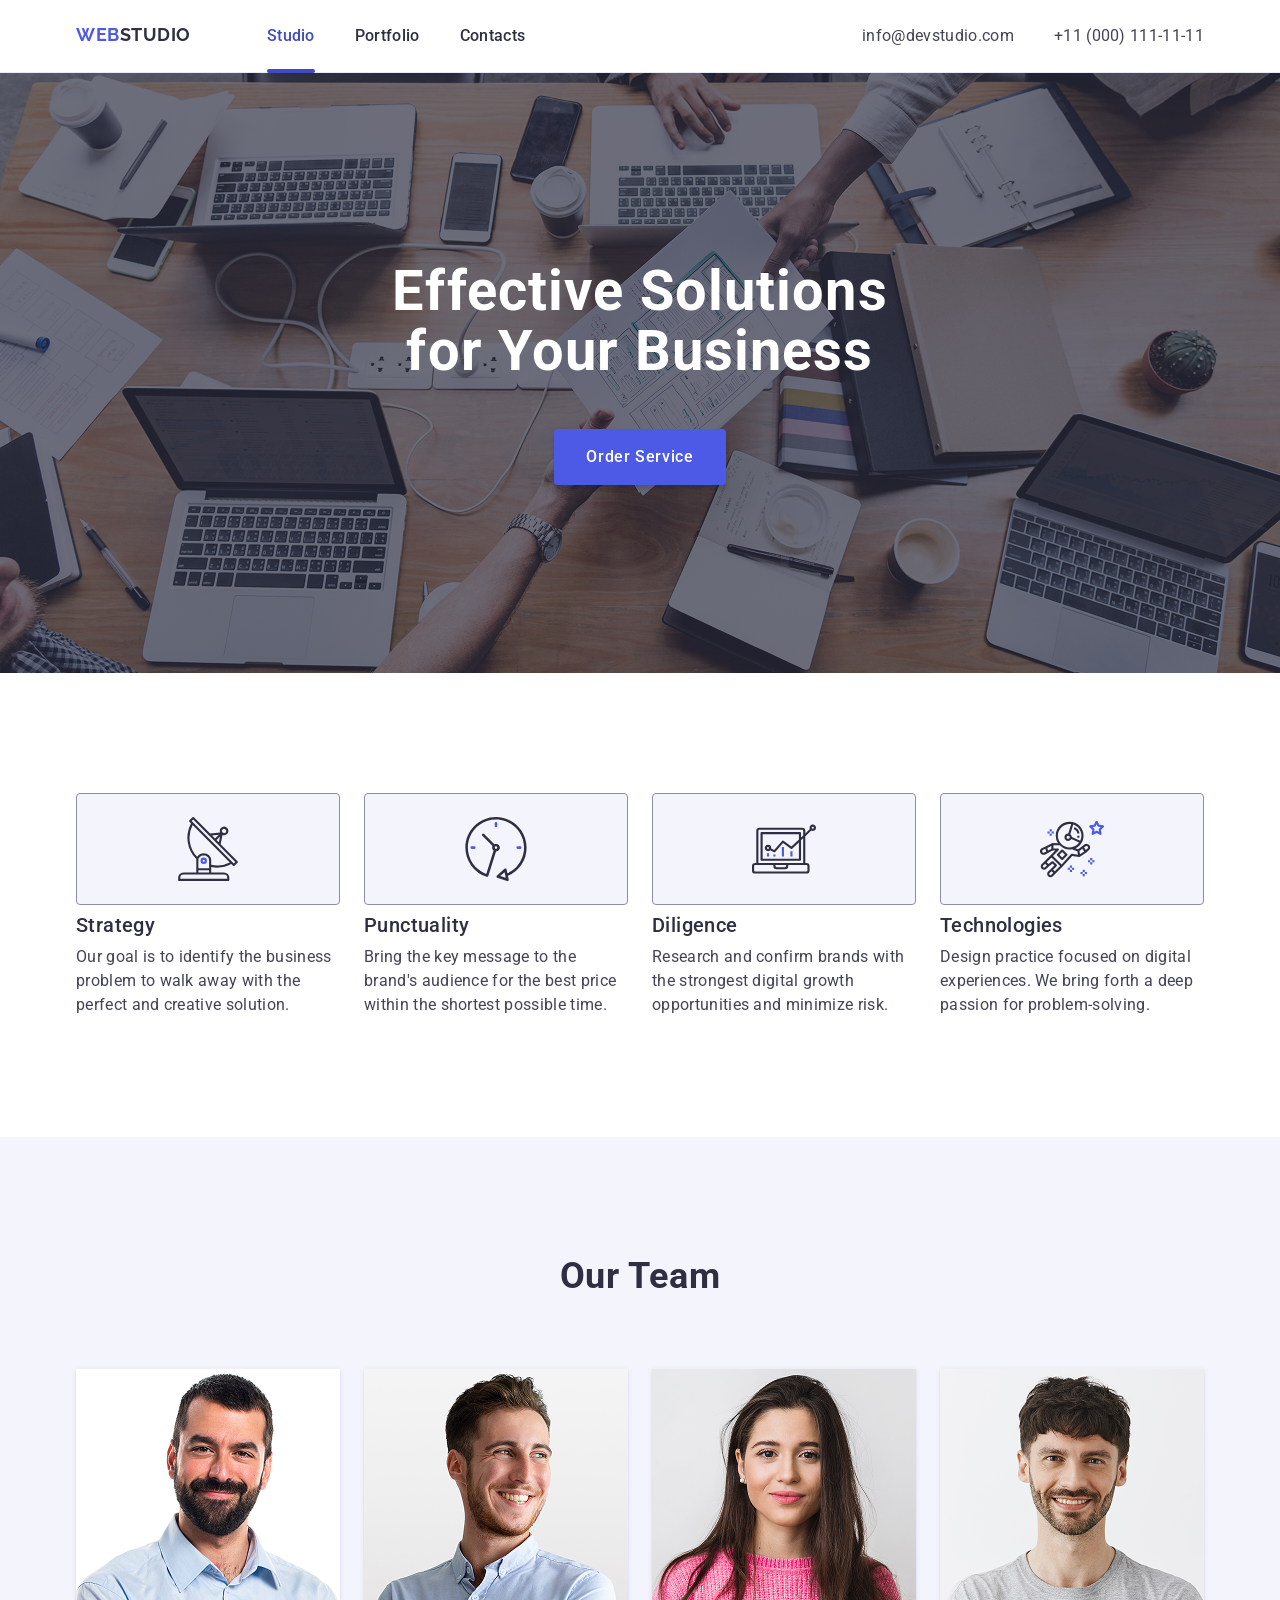
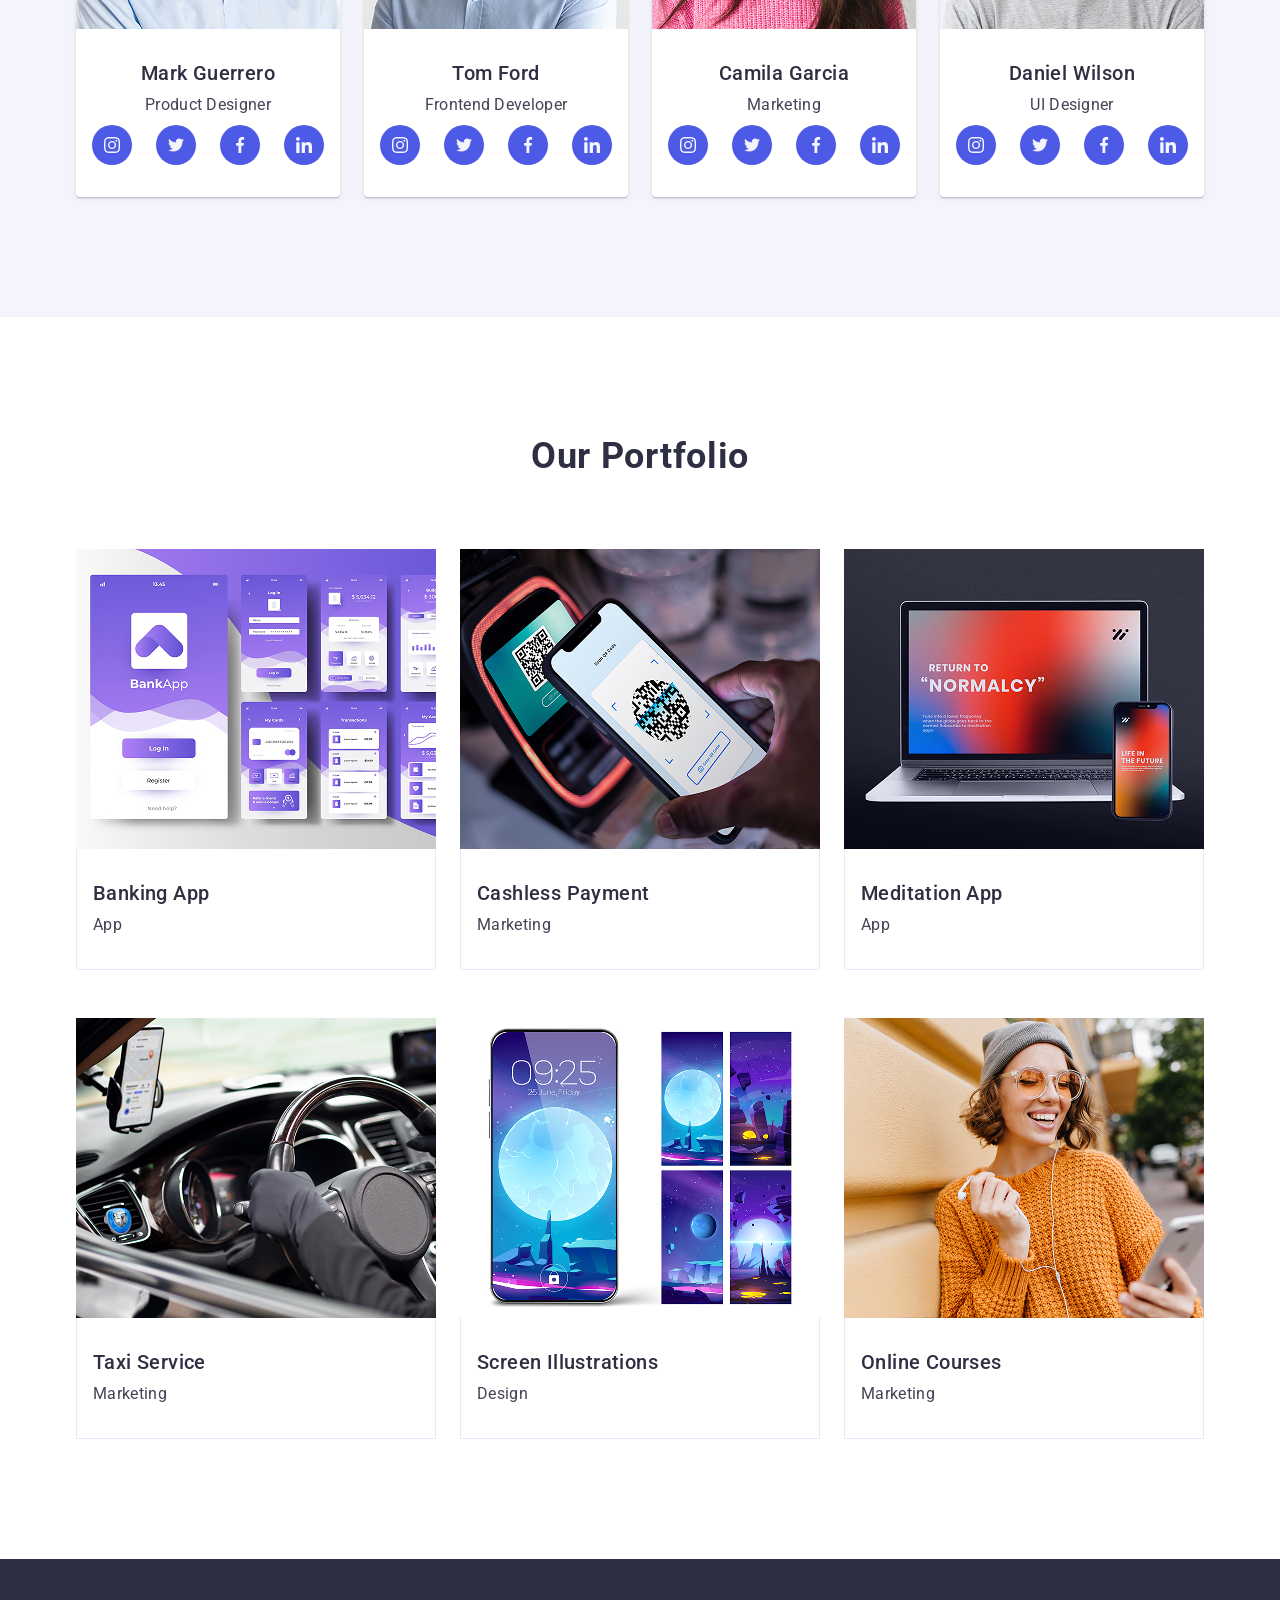
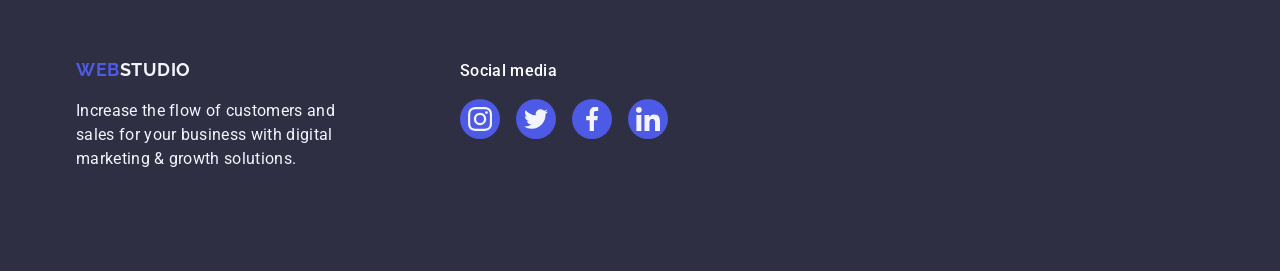
==== commit 322bc6dc: "carrent type" ====
--- a/index.html
+++ b/index.html
@@ -111,308 +111,284 @@
         </div>
       </section>
       <section class="our-team section">
-        <div class="container">
-          <h2 class="our-team-h2">Our Team</h2>
-          <ul class="our-team-list">
-            <li class="our-team-li">
-              <img class="our-team-li-img"
-                src="./images/img-3.jpg"
-                alt="Mark Guerrero photo"
-              />
-              <div class="card-content">
-                <h3 class="our-team-h3">Mark Guerrero</h3>
-                <p class="our-team-p">Product Designer</p>
-                <ul class="linked-icons-ul">
-                  <li class="our-team-icons-li">
-                    <a
-                      href="https://www.instagram.com/"
-                      class="linked-icon-bg"
-                      target="_blank"
-                    >
-                      <svg class="linked-icon-svg" width="16" height="16">
-                        <use href="./images/icons.svg#instagram"></use>
-                      </svg>
-                    </a>
-                  </li>
-                  <li class="our-team-icons-li">
-                    <a
-                      href="https://twitter.com/"
-                      class="linked-icon-bg"
-                      target="_blank"
-                    >
-                      <svg class="linked-icon-svg" width="16" height="16">
-                        <use href="./images/icons.svg#twitter"></use>
-                      </svg>
-                    </a>
-                  </li>
-                  <li class="our-team-icons-li">
-                    <a
-                      href="https://www.facebook.com/"
-                      class="linked-icon-bg"
-                      target="_blank"
-                    >
-                      <svg class="linked-icon-svg" width="16" height="16">
-                        <use href="./images/icons.svg#facebook"></use>
-                      </svg>
-                    </a>
-                  </li>
-                  <li class="our-team-icons-li">
-                    <a
-                      href="https://www.linkedin.com/"
-                      class="linked-icon-bg"
-                      target="_blank"
-                    >
-                      <svg class="linked-icon-svg" width="16" height="16">
-                        <use href="./images/icons.svg#linkedin"></use>
-                      </svg>
-                    </a>
-                  </li>
-                </ul>
-              </div>
-            </li>
-          </div>
-            </li>
-            <li class="our-team-li">
-              <img class="our-team-li-img"
-                src="./images/img-2.jpg"
-                alt="Tom Ford photo"
-                
-              />
-              <div class="card-content">
-                <h3 class="our-team-h3">Tom Ford</h3>
-                <p class="our-team-p">Frontend Developer</p>
-                <ul class="linked-icons-ul">
-                  <li class="our-team-icons-li">
-                    <a
-                      href="https://www.instagram.com/"
-                      class="linked-icon-bg"
-                      target="_blank"
-                    >
-                      <svg class="linked-icon-svg" width="16" height="16">
-                        <use href="./images/icons.svg#instagram"></use>
-                      </svg>
-                    </a>
-                  </li>
-                  <li class="our-team-icons-li">
-                    <a
-                      href="https://twitter.com/"
-                      class="linked-icon-bg"
-                      target="_blank"
-                    >
-                      <svg class="linked-icon-svg" width="16" height="16">
-                        <use href="./images/icons.svg#twitter"></use>
-                      </svg>
-                    </a>
-                  </li>
-                  <li class="our-team-icons-li">
-                    <a
-                      href="https://www.facebook.com/"
-                      class="linked-icon-bg"
-                      target="_blank"
-                    >
-                      <svg class="linked-icon-svg" width="16" height="16">
-                        <use href="./images/icons.svg#facebook"></use>
-                      </svg>
-                    </a>
-                  </li>
-                  <li class="our-team-icons-li">
-                    <a
-                      href="https://www.linkedin.com/"
-                      class="linked-icon-bg"
-                      target="_blank"
-                    >
-                      <svg class="linked-icon-svg" width="16" height="16">
-                        <use href="./images/icons.svg#linkedin"></use>
-                      </svg>
-                    </a>
-                  </li>
-                </ul>
-              </div>
-            </li>
-              </div>
-            </li>
-            <li class="our-team-li">
-              <img class="our-team-li-img"
-                src="./images/img-1.jpg"
-                alt="Camila Garcia photo"
-                
-              />
-              <div class="card-content">
-                <h3 class="our-team-h3">Camila Garcia</h3>
-                <p class="our-team-p">Marketing</p>
-                <ul class="linked-icons-ul">
-                  <li class="our-team-icons-li">
-                    <a
-                      href="https://www.instagram.com/"
-                      class="linked-icon-bg"
-                      target="_blank"
-                    >
-                      <svg class="linked-icon-svg" width="16" height="16">
-                        <use href="./images/icons.svg#instagram"></use>
-                      </svg>
-                    </a>
-                  </li>
-                  <li class="our-team-icons-li">
-                    <a
-                      href="https://twitter.com/"
-                      class="linked-icon-bg"
-                      target="_blank"
-                    >
-                      <svg class="linked-icon-svg" width="16" height="16">
-                        <use href="./images/icons.svg#twitter"></use>
-                      </svg>
-                    </a>
-                  </li>
-                  <li class="our-team-icons-li">
-                    <a
-                      href="https://www.facebook.com/"
-                      class="linked-icon-bg"
-                      target="_blank"
-                    >
-                      <svg class="linked-icon-svg" width="16" height="16">
-                        <use href="./images/icons.svg#facebook"></use>
-                      </svg>
-                    </a>
-                  </li>
-                  <li class="our-team-icons-li">
-                    <a
-                      href="https://www.linkedin.com/"
-                      class="linked-icon-bg"
-                      target="_blank"
-                    >
-                      <svg class="linked-icon-svg" width="16" height="16">
-                        <use href="./images/icons.svg#linkedin"></use>
-                      </svg>
-                    </a>
-                  </li>
-                </ul>
-              </div>
-            </li>
-              </div>
-            </li>
-            <li class="our-team-li">
-              <img class="our-team-li-img"
-                src="./images/img.jpg"
-                alt="Daniel Wilson photo"
-              />
-              <div class="card-content">
-                <h3 class="our-team-h3">Daniel Wilson</h3>
-                <p class="our-team-p">UI Designer</p>
-                <ul class="linked-icons-ul">
-                  <li class="our-team-icons-li">
-                    <a
-                      href="https://www.instagram.com/"
-                      class="linked-icon-bg"
-                      target="_blank"
-                    >
-                      <svg class="linked-icon-svg" width="16" height="16">
-                        <use href="./images/icons.svg#instagram"></use>
-                      </svg>
-                    </a>
-                  </li>
-                  <li class="our-team-icons-li">
-                    <a
-                      href="https://twitter.com/"
-                      class="linked-icon-bg"
-                      target="_blank"
-                    >
-                      <svg class="linked-icon-svg" width="16" height="16">
-                        <use href="./images/icons.svg#twitter"></use>
-                      </svg>
-                    </a>
-                  </li>
-                  <li class="our-team-icons-li">
-                    <a
-                      href="https://www.facebook.com/"
-                      class="linked-icon-bg"
-                      target="_blank"
-                    >
-                      <svg class="linked-icon-svg" width="16" height="16">
-                        <use href="./images/icons.svg#facebook"></use>
-                      </svg>
-                    </a>
-                  </li>
-                  <li class="our-team-icons-li">
-                    <a
-                      href="https://www.linkedin.com/"
-                      class="linked-icon-bg"
-                      target="_blank"
-                    >
-                      <svg class="linked-icon-svg" width="16" height="16">
-                        <use href="./images/icons.svg#linkedin"></use>
-                      </svg>
-                    </a>
-                  </li>
-                </ul>
-              </div>
-            </li>
-              </div>
-            </li>
-          </ul>
-        </div>
-      </section>
+  <div class="container">
+    <h2 class="our-team-h2">Our Team</h2>
+    
+    <ul class="our-team-list">
+
+      <!-- 1. Mark Guerrero -->
+      <li class="our-team-li">
+        <img class="our-team-li-img" 
+             src="./images/img-3.jpg" 
+             alt="Mark Guerrero photo" />
+        <div class="card-content">
+          <h3 class="our-team-h3">Mark Guerrero</h3>
+          <p class="our-team-p">Product Designer</p>
+          <ul class="linked-icons-ul">
+            <li class="our-team-icons-li">
+              <a href="https://www.instagram.com/" class="linked-icon-bg" target="_blank">
+                <svg class="linked-icon-svg" width="16" height="16">
+                  <use href="./images/icons.svg#instagram"></use>
+                </svg>
+              </a>
+            </li>
+            <li class="our-team-icons-li">
+              <a href="https://twitter.com/" class="linked-icon-bg" target="_blank">
+                <svg class="linked-icon-svg" width="16" height="16">
+                  <use href="./images/icons.svg#twitter"></use>
+                </svg>
+              </a>
+            </li>
+            <li class="our-team-icons-li">
+              <a href="https://www.facebook.com/" class="linked-icon-bg" target="_blank">
+                <svg class="linked-icon-svg" width="16" height="16">
+                  <use href="./images/icons.svg#facebook"></use>
+                </svg>
+              </a>
+            </li>
+            <li class="our-team-icons-li">
+              <a href="https://www.linkedin.com/" class="linked-icon-bg" target="_blank">
+                <svg class="linked-icon-svg" width="16" height="16">
+                  <use href="./images/icons.svg#linkedin"></use>
+                </svg>
+              </a>
+            </li>
+          </ul>
+        </div>
+      </li>
+
+      <!-- 2. Tom Ford -->
+      <li class="our-team-li">
+        <img class="our-team-li-img" 
+             src="./images/img-2.jpg" 
+             alt="Tom Ford photo" />
+        <div class="card-content">
+          <h3 class="our-team-h3">Tom Ford</h3>
+          <p class="our-team-p">Frontend Developer</p>
+          <ul class="linked-icons-ul">
+            <li class="our-team-icons-li">
+              <a href="https://www.instagram.com/" class="linked-icon-bg" target="_blank">
+                <svg class="linked-icon-svg" width="16" height="16">
+                  <use href="./images/icons.svg#instagram"></use>
+                </svg>
+              </a>
+            </li>
+            <li class="our-team-icons-li">
+              <a href="https://twitter.com/" class="linked-icon-bg" target="_blank">
+                <svg class="linked-icon-svg" width="16" height="16">
+                  <use href="./images/icons.svg#twitter"></use>
+                </svg>
+              </a>
+            </li>
+            <li class="our-team-icons-li">
+              <a href="https://www.facebook.com/" class="linked-icon-bg" target="_blank">
+                <svg class="linked-icon-svg" width="16" height="16">
+                  <use href="./images/icons.svg#facebook"></use>
+                </svg>
+              </a>
+            </li>
+            <li class="our-team-icons-li">
+              <a href="https://www.linkedin.com/" class="linked-icon-bg" target="_blank">
+                <svg class="linked-icon-svg" width="16" height="16">
+                  <use href="./images/icons.svg#linkedin"></use>
+                </svg>
+              </a>
+            </li>
+          </ul>
+        </div>
+      </li>
+
+      <!-- 3. Camila Garcia -->
+      <li class="our-team-li">
+        <img class="our-team-li-img" 
+             src="./images/img-1.jpg" 
+             alt="Camila Garcia photo" />
+        <div class="card-content">
+          <h3 class="our-team-h3">Camila Garcia</h3>
+          <p class="our-team-p">Marketing</p>
+          <ul class="linked-icons-ul">
+            <li class="our-team-icons-li">
+              <a href="https://www.instagram.com/" class="linked-icon-bg" target="_blank">
+                <svg class="linked-icon-svg" width="16" height="16">
+                  <use href="./images/icons.svg#instagram"></use>
+                </svg>
+              </a>
+            </li>
+            <li class="our-team-icons-li">
+              <a href="https://twitter.com/" class="linked-icon-bg" target="_blank">
+                <svg class="linked-icon-svg" width="16" height="16">
+                  <use href="./images/icons.svg#twitter"></use>
+                </svg>
+              </a>
+            </li>
+            <li class="our-team-icons-li">
+              <a href="https://www.facebook.com/" class="linked-icon-bg" target="_blank">
+                <svg class="linked-icon-svg" width="16" height="16">
+                  <use href="./images/icons.svg#facebook"></use>
+                </svg>
+              </a>
+            </li>
+            <li class="our-team-icons-li">
+              <a href="https://www.linkedin.com/" class="linked-icon-bg" target="_blank">
+                <svg class="linked-icon-svg" width="16" height="16">
+                  <use href="./images/icons.svg#linkedin"></use>
+                </svg>
+              </a>
+            </li>
+          </ul>
+        </div>
+      </li>
+
+      <!-- 4. Daniel Wilson -->
+      <li class="our-team-li">
+        <img class="our-team-li-img" 
+             src="./images/img.jpg" 
+             alt="Daniel Wilson photo" />
+        <div class="card-content">
+          <h3 class="our-team-h3">Daniel Wilson</h3>
+          <p class="our-team-p">UI Designer</p>
+          <ul class="linked-icons-ul">
+            <li class="our-team-icons-li">
+              <a href="https://www.instagram.com/" class="linked-icon-bg" target="_blank">
+                <svg class="linked-icon-svg" width="16" height="16">
+                  <use href="./images/icons.svg#instagram"></use>
+                </svg>
+              </a>
+            </li>
+            <li class="our-team-icons-li">
+              <a href="https://twitter.com/" class="linked-icon-bg" target="_blank">
+                <svg class="linked-icon-svg" width="16" height="16">
+                  <use href="./images/icons.svg#twitter"></use>
+                </svg>
+              </a>
+            </li>
+            <li class="our-team-icons-li">
+              <a href="https://www.facebook.com/" class="linked-icon-bg" target="_blank">
+                <svg class="linked-icon-svg" width="16" height="16">
+                  <use href="./images/icons.svg#facebook"></use>
+                </svg>
+              </a>
+            </li>
+            <li class="our-team-icons-li">
+              <a href="https://www.linkedin.com/" class="linked-icon-bg" target="_blank">
+                <svg class="linked-icon-svg" width="16" height="16">
+                  <use href="./images/icons.svg#linkedin"></use>
+                </svg>
+              </a>
+            </li>
+          </ul>
+        </div>
+      </li>
+
+    </ul>
+  </div>
+</section>
       <section class="our-portfolio section">
         <div class="container">
           <h2 class="our-portfolio-h2">Our Portfolio</h2>
           <ul class="our-portfolio-container-ul">
             <li class="our-portfolio-container-ul-li">
-              <img
-                src="./images/pf-1.jpg"
-                alt="Banking App"
-              />
-              <div class="our-portfolio-card">
-                <h3 class="our-portfolio-h3">Banking App</h3>
-                <p class="our-portfolio-p">App</p>
-              </div>
-            </li>
-            <li class="our-portfolio-container-ul-li">
-              <img
-                src="./images/pf-2.jpg"
-                alt="Cashless Payment"
-              />
-              <div class="our-portfolio-card">
-                <h3 class="our-portfolio-h3">Cashless Payment</h3>
-                <p class="our-portfolio-p">Marketing</p>
-              </div>
-            </li>
-            <li class="our-portfolio-container-ul-li">
-              <img
-                src="./images/pf-3.jpg"
-                alt="Meditation App"
-              />
-              <div class="our-portfolio-card">
-                <h3 class="our-portfolio-h3">Meditation App</h3>
-                <p class="our-portfolio-p">App</p>
-              </div>
-            </li>
-            <li class="our-portfolio-container-ul-li">
-              <img
-                src="./images/pf-4.jpg"
-                alt="Taxi Service"
-              />
-              <div class="our-portfolio-card">
-                <h3 class="our-portfolio-h3">Taxi Service</h3>
-                <p class="our-portfolio-p">Marketing</p>
-              </div>
-            </li>
-            <li class="our-portfolio-container-ul-li">
-              <img
-                src="./images/pf-5.jpg"
-                alt="Screen Illustrations"
-              />
-              <div class="our-portfolio-card">
-                <h3 class="our-portfolio-h3">Screen Illustrations</h3>
-                <p class="our-portfolio-p">Design</p>
-              </div>
-            </li>
-            <li class="our-portfolio-container-ul-li">
-              <img
-                src="./images/pf-6.jpg"
-                alt="Online Courses"
-              />
-              <div class="our-portfolio-card">
-                <h3 class="our-portfolio-h3">Online Courses</h3>
-                <p class="our-portfolio-p">Marketing</p>
+              <div class="our-portfolio-container-li-div">
+                <div class="our-portfolio-container-img-div">
+                  <img src="images/pf-1.jpg" alt="Banking App" />
+                  <p class="our-portfolio-img-div-p">
+                    14 Stylish and User-Friendly App Design Concepts · Task
+                    Manager App · Calorie Tracker App · Exotic Fruit Ecommerce
+                    App · Cloud Storage App
+                  </p>
+                </div>
+                <div class="our-portfolio-card">
+                  <h3 class="our-portfolio-h3">Banking App</h3>
+                  <p class="our-portfolio-p">App</p>
+                </div>
+              </div>
+            </li>
+            <li class="our-portfolio-container-ul-li">
+              <div class="our-portfolio-container-li-div">
+                <div class="our-portfolio-container-img-div">
+                  <img src="images/pf-2.jpg" alt="Cashless Payment" />
+                  <p class="our-portfolio-img-div-p">
+                    14 Stylish and User-Friendly App Design Concepts · Task
+                    Manager App · Calorie Tracker App · Exotic Fruit Ecommerce
+                    App · Cloud Storage App
+                  </p>
+                </div>
+
+                <div class="our-portfolio-card">
+                  <h3 class="our-portfolio-h3">Cashless Payment</h3>
+                  <p class="our-portfolio-p">Marketing</p>
+                </div>
+              </div>
+            </li>
+            <li class="our-portfolio-container-ul-li">
+              <div class="our-portfolio-container-li-div">
+                <div class="our-portfolio-container-img-div">
+                  <img src="images/pf-3.jpg" alt="Meditation App" />
+                  <p class="our-portfolio-img-div-p">
+                    14 Stylish and User-Friendly App Design Concepts · Task
+                    Manager App · Calorie Tracker App · Exotic Fruit Ecommerce
+                    App · Cloud Storage App
+                  </p>
+                </div>
+
+                <div class="our-portfolio-card">
+                  <h3 class="our-portfolio-h3">Meditation App</h3>
+                  <p class="our-portfolio-p">App</p>
+                </div>
+              </div>
+            </li>
+            <li class="our-portfolio-container-ul-li">
+              <div class="our-portfolio-container-li-div">
+                <div class="our-portfolio-container-img-div">
+                  <img src="images/pf-4.jpg" alt="Taxi Service" />
+                  <p class="our-portfolio-img-div-p">
+                    14 Stylish and User-Friendly App Design Concepts · Task
+                    Manager App · Calorie Tracker App · Exotic Fruit Ecommerce
+                    App · Cloud Storage App
+                  </p>
+                </div>
+
+                <div class="our-portfolio-card">
+                  <h3 class="our-portfolio-h3">Taxi Service</h3>
+                  <p class="our-portfolio-p">Marketing</p>
+                </div>
+              </div>
+            </li>
+            <li class="our-portfolio-container-ul-li">
+              <div class="our-portfolio-container-li-div">
+                <div class="our-portfolio-container-img-div">
+                  <img
+                    src="images/pf-5.jpg"
+                    alt="Screen Illustrations"
+                  />
+                  <p class="our-portfolio-img-div-p">
+                    14 Stylish and User-Friendly App Design Concepts · Task
+                    Manager App · Calorie Tracker App · Exotic Fruit Ecommerce
+                    App · Cloud Storage App
+                  </p>
+                </div>
+
+                <div class="our-portfolio-card">
+                  <h3 class="our-portfolio-h3">Screen Illustrations</h3>
+                  <p class="our-portfolio-p">Design</p>
+                </div>
+              </div>
+            </li>
+            <li class="our-portfolio-container-ul-li">
+              <div class="our-portfolio-container-li-div">
+                <div class="our-portfolio-container-img-div">
+                  <img src="images/pf-6.jpg" alt="Online Courses" />
+                  <p class="our-portfolio-img-div-p">
+                    14 Stylish and User-Friendly App Design Concepts · Task
+                    Manager App · Calorie Tracker App · Exotic Fruit Ecommerce
+                    App · Cloud Storage App
+                  </p>
+                </div>
+
+                <div class="our-portfolio-card">
+                  <h3 class="our-portfolio-h3">Online Courses</h3>
+                  <p class="our-portfolio-p">Marketing</p>
+                </div>
               </div>
             </li>
           </ul>
--- a/css/styles.css
+++ b/css/styles.css
@@ -147,6 +147,7 @@
     font-size: 16px;
     line-height: 1.5;
     letter-spacing: 0.02em;
+    transition: color 250ms cubic-bezier(0.4, 0, 0.2, 1);
 }
 
  
@@ -154,14 +155,14 @@
 .contact-send:hover
 {
     color: #404BBF;
-    transition: color 250ms cubic-bezier(0.4, 0, 0.2, 1);
+    
 }
 
 .hero-image {
 background-color: #2E2F42;
     padding-block: 188px;
     overflow: hidden;
-    background-image: linear-gradient(to bottom, rgba(46, 47, 66, 0.7), rgba(46, 47, 66, 0.7)), url(/images/hero-img.jpg);
+    background-image: linear-gradient(to bottom, rgba(46, 47, 66, 0.7), rgba(46, 47, 66, 0.7)), url(../images/hero-img.jpg);
     background-repeat: no-repeat;
     background-size: cover;
     background-position: center;
@@ -254,6 +255,7 @@
     display: flex;
     justify-content: center;
     align-items: center;
+    margin-bottom: 8px;
 }
 
 .linked-icons-ul {
@@ -267,6 +269,7 @@
     font-size: 20px;
     line-height: 1.2;
     letter-spacing: 0.02em;
+    margin-bottom: 8px;
 }
 
 .our-features-p {
@@ -396,9 +399,49 @@
     border-right: 1px solid #E7E9FC;
 }
 
+.our-portfolio-container-li-div {
+    transition: box-shadow 250ms cubic-bezier(0.4, 0, 0.2, 1);
+}
+
+.our-portfolio-container-li-div:hover, .our-portfolio-container-li-div:focus {
+    box-shadow: 0 2px 1px 0 rgba(46, 47, 66, 0.08), 0 1px 1px 0 rgba(46, 47, 66, 0.16), 0 1px 6px 0 rgba(46, 47, 66, 0.08);
+}
+
+
+
 .container-footer-text {
     max-width: 264px;
 }
+
+
+.our-portfolio-container-img-div {
+    position: relative;
+    overflow: hidden;
+}
+
+.our-portfolio-img-div-p {
+    font-family: "Roboto", sans-serif;
+    font-weight: 400;
+    font-size: 16px;
+    line-height: 150%;
+    letter-spacing: 0.02em;
+    color: #f4f4fd;
+    position: absolute;
+    top: 0;
+    left: 0;
+    width: 100%;
+    height: 100%;
+    background-color: #4d5ae5;
+    transform: translateY(100%);
+    padding: 40px 32px;
+    transition: transform 250ms cubic-bezier(0.4, 0, 0.2, 1);
+}
+
+.our-portfolio-container-li-div:hover .our-portfolio-img-div-p, .our-portfolio-container-li-div:focus .our-portfolio-img-div-p {
+    transform: translateY(0);
+}
+
+
 
 .footer-a {
     color: #F4F4FD;
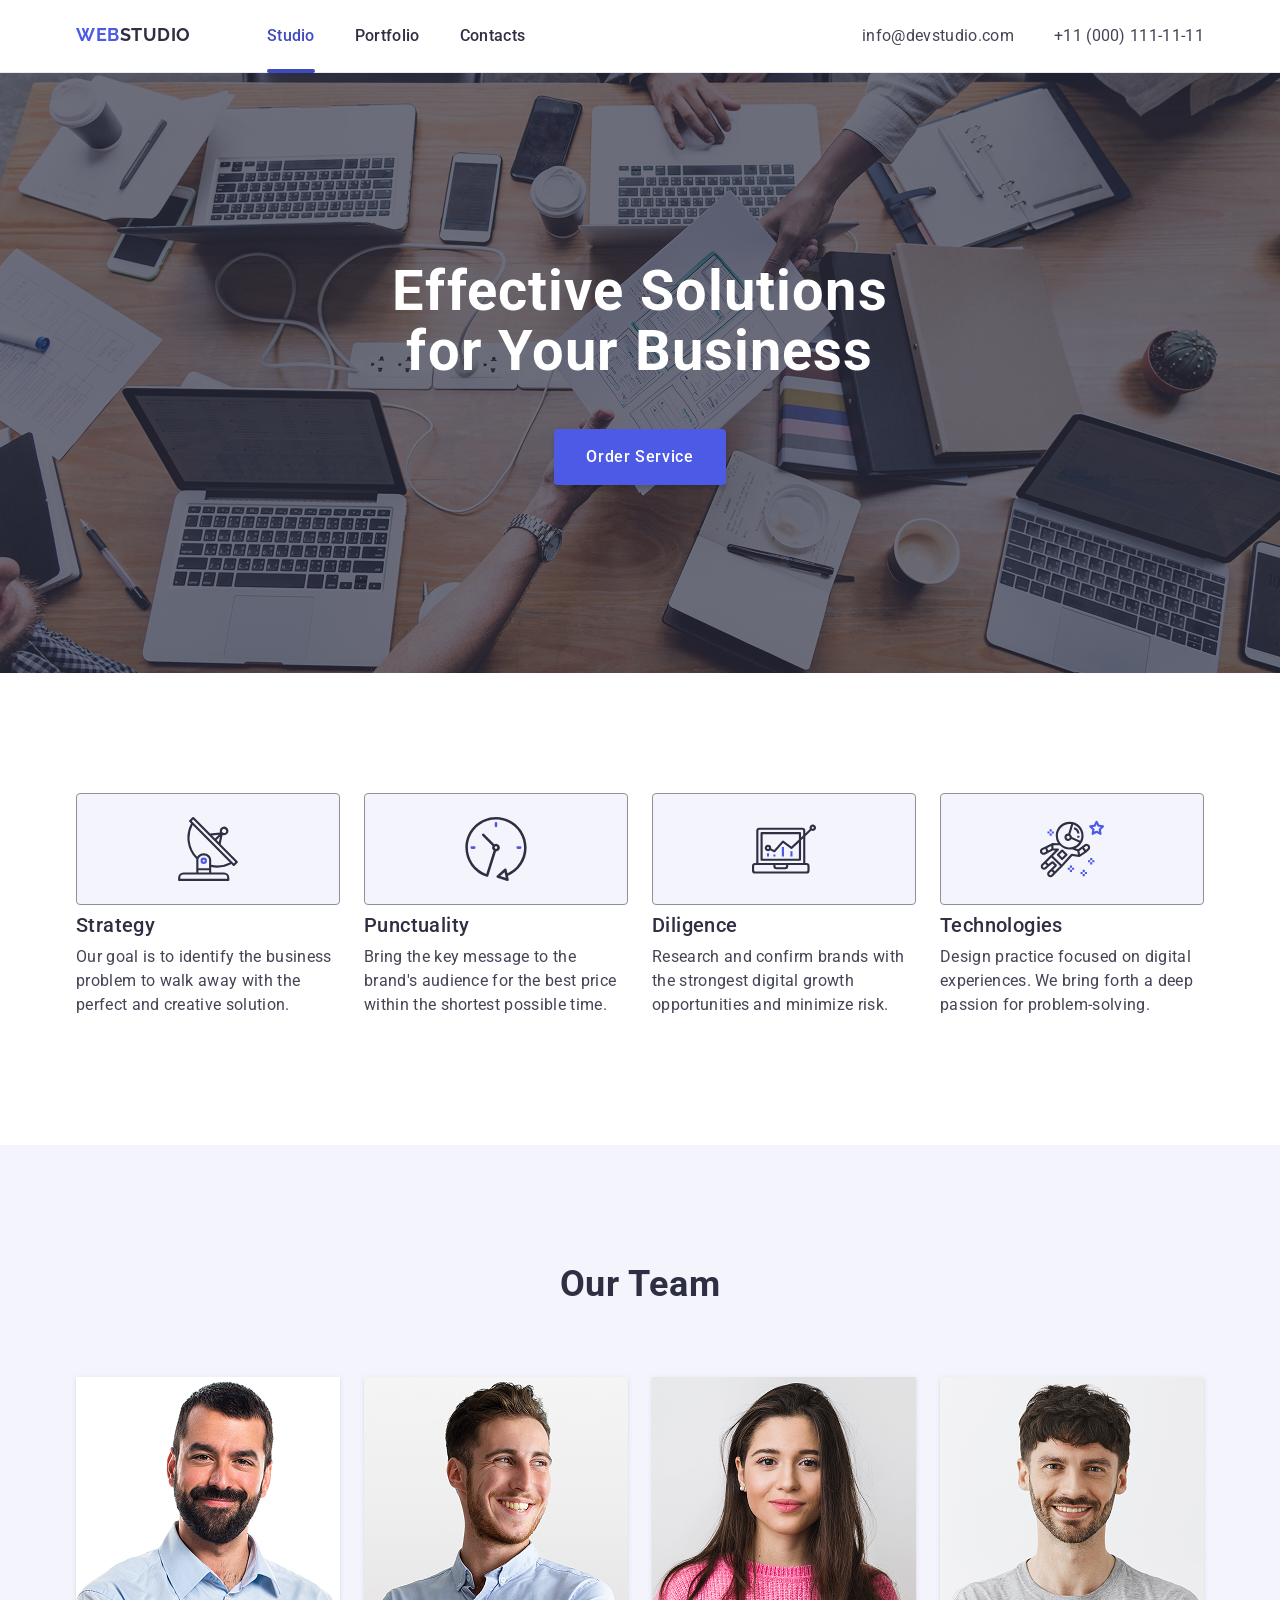
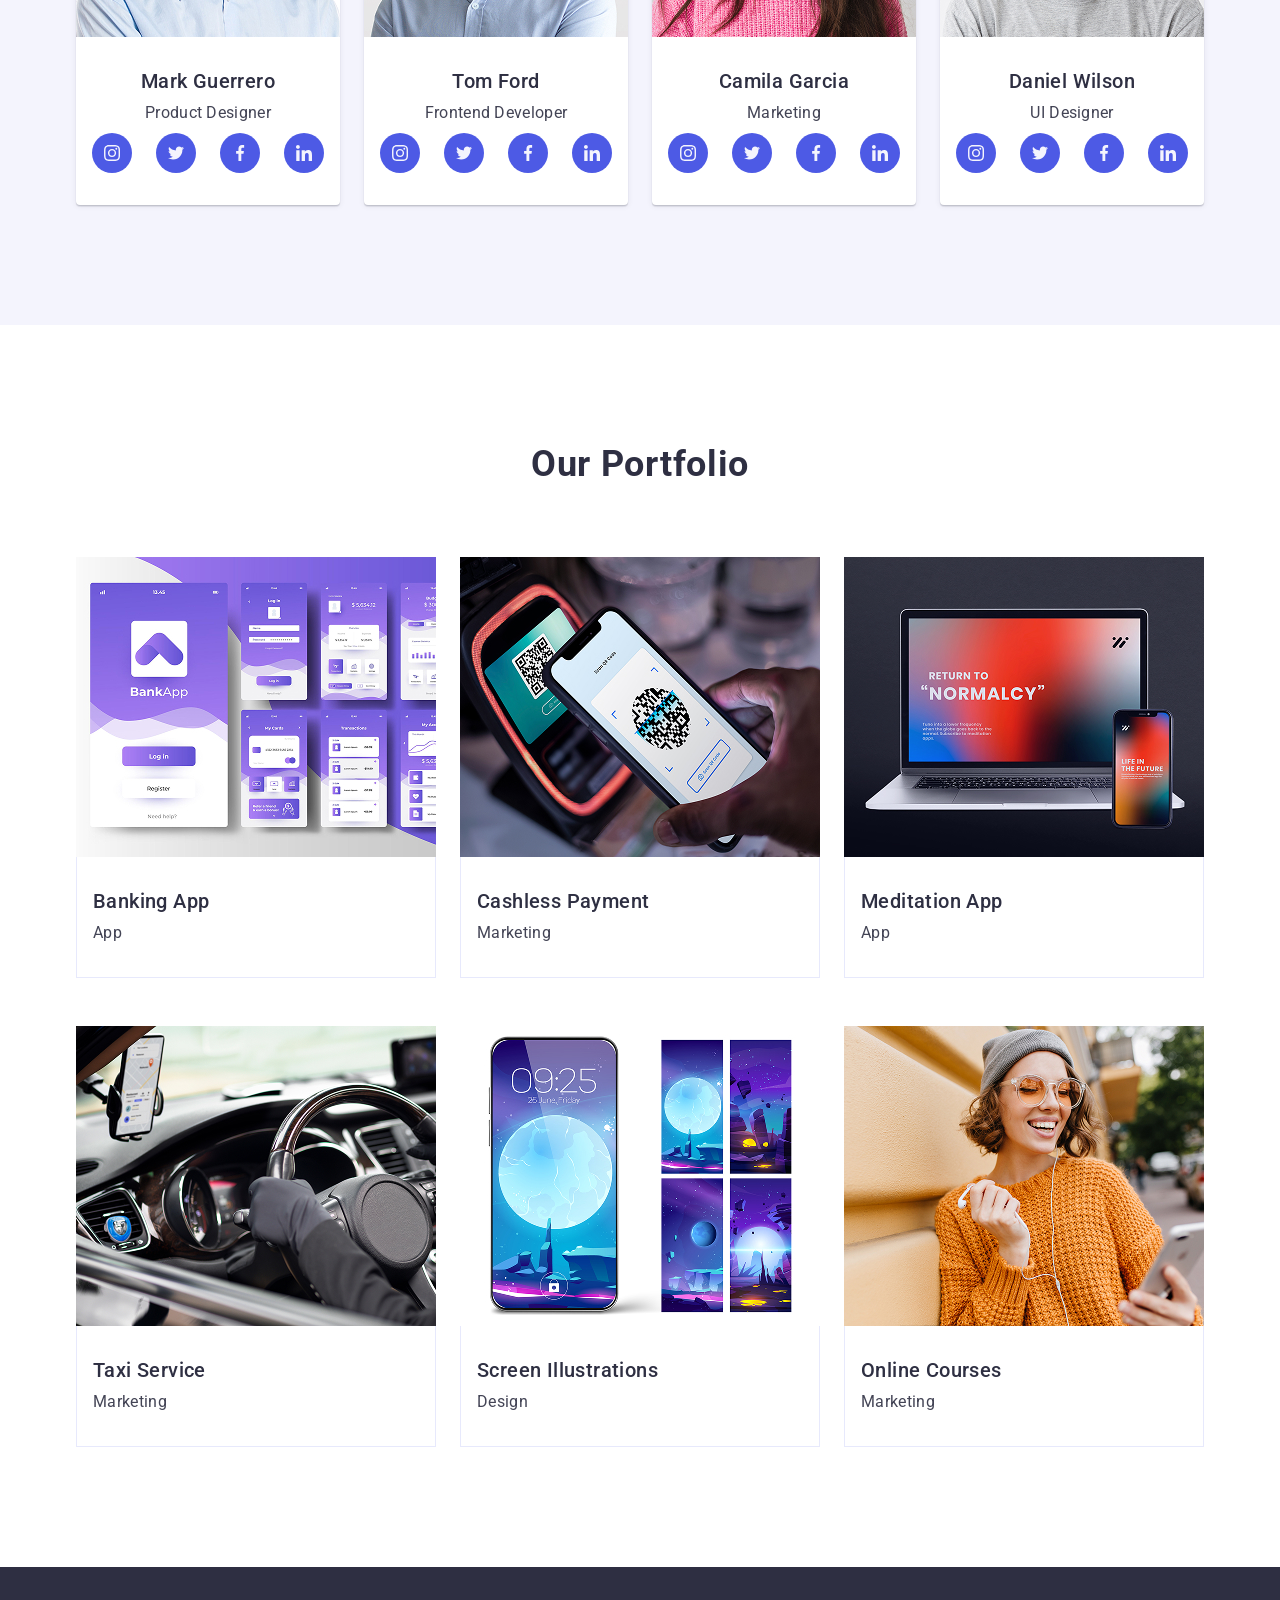
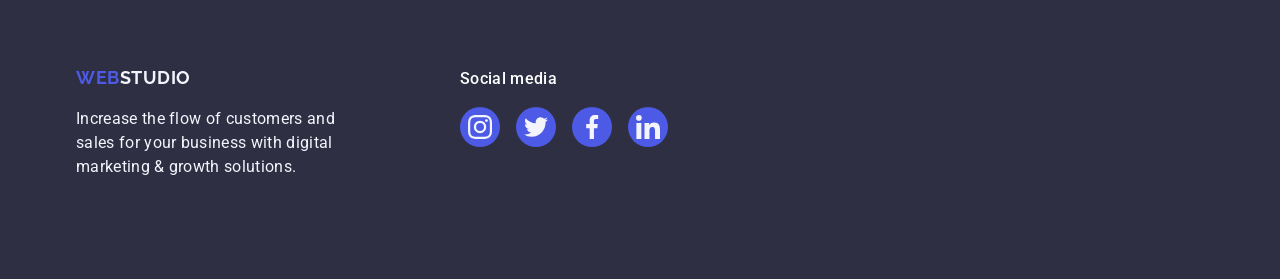
==== commit 73e41c4a: "release file home wirk" ====
--- a/index.html
+++ b/index.html
@@ -27,7 +27,7 @@
           <a href="./index.html" class="logo header-container-link"><span class="log-web">Web</span>Studio</a>
 
           <ul class="nav-ul">
-            <li><a href="./index.html" class="nav-link header-container-link current">Studio</a></li>
+            <li><a href="./index.html" class="nav-link header-container-link current" >Studio</a></li>
             <li><a href="./index.html" class="nav-link header-container-link">Portfolio</a></li>
             <li><a href="./index.html" class="nav-link header-container-link">Contacts</a></li>
           </ul>
--- a/css/styles.css
+++ b/css/styles.css
@@ -50,6 +50,7 @@
 
 .section {
     padding: 120px 0;
+     padding-inline: 0;
 }
 
 .header {
@@ -82,20 +83,41 @@
 }
 
 .nav-link {
-    position: relative;
+   position: relative;
     font-weight: 500;
     font-size: 16px;
     line-height: 1.5;
     letter-spacing: 0.02em;
     color: #2E2F42;
+     display: inline-block;
     transition: color 250ms cubic-bezier(0.4, 0, 0.2, 1);
+    
+    
 }
 /*
 .nav-link.current::after {
     position: relative; 
 
 }*/
-
+/*
+.header-container-link {
+position: relative;
+transition: color 250ms cubic-bezier(0.4, 0, 0.2, 1);
+color: #404bbf;
+
+}
+
+.header-container-link::after {
+    content: '';
+    width: 100%;
+    height: 4px;
+    border-radius: 2px;
+    background-color: #404bbf;
+    position: absolute;
+    left: 0;
+    bottom: -1px;
+}
+*/
 .nav-link::after{
     content: '';
     position: absolute;
@@ -108,13 +130,17 @@
     opacity: 0;
     transition: opacity 250ms cubic-bezier(0.4, 0, 0.2, 1);
 }
-
-.nav-link:hover::after,
-.nav-link:focus::after,
-.nav-link.current::after
+.nav-link:active {
+    color: #4D5AE5;
+}
+
+
+/*.nav-link:hover::after,
+.nav-link:focus::after,*/
+.current::after
 {
     opacity: 1;
-}
+} 
 
 .nav-ul {
     display: flex;
@@ -147,6 +173,7 @@
     font-size: 16px;
     line-height: 1.5;
     letter-spacing: 0.02em;
+    display: inline-block;
     transition: color 250ms cubic-bezier(0.4, 0, 0.2, 1);
 }
 
@@ -268,16 +295,24 @@
     font-weight: 500;
     font-size: 20px;
     line-height: 1.2;
-    letter-spacing: 0.02em;
-    margin-bottom: 8px;
+    
 }
 
 .our-features-p {
     font-size: 16px;
     line-height: 1.5;
     color: #434455;
-    letter-spacing: 0.02em;
-  margin-top: 8px;
+    
+}
+
+.our-features-h3,
+.our-features-p {
+margin-bottom: 8px;
+margin-top: 8px;
+letter-spacing: 0.02em;
+
+
+    
 }
 
 .our-team {
@@ -391,6 +426,8 @@
     letter-spacing: 0.02em;
     margin-top: 8px;
 }
+
+
 
 .our-portfolio-card {
     padding: 32px 16px;
@@ -484,6 +521,8 @@
     color: #fff;
 }
 
+
+
 .footer-icons-div {
     display: flex;
     gap: 16px;
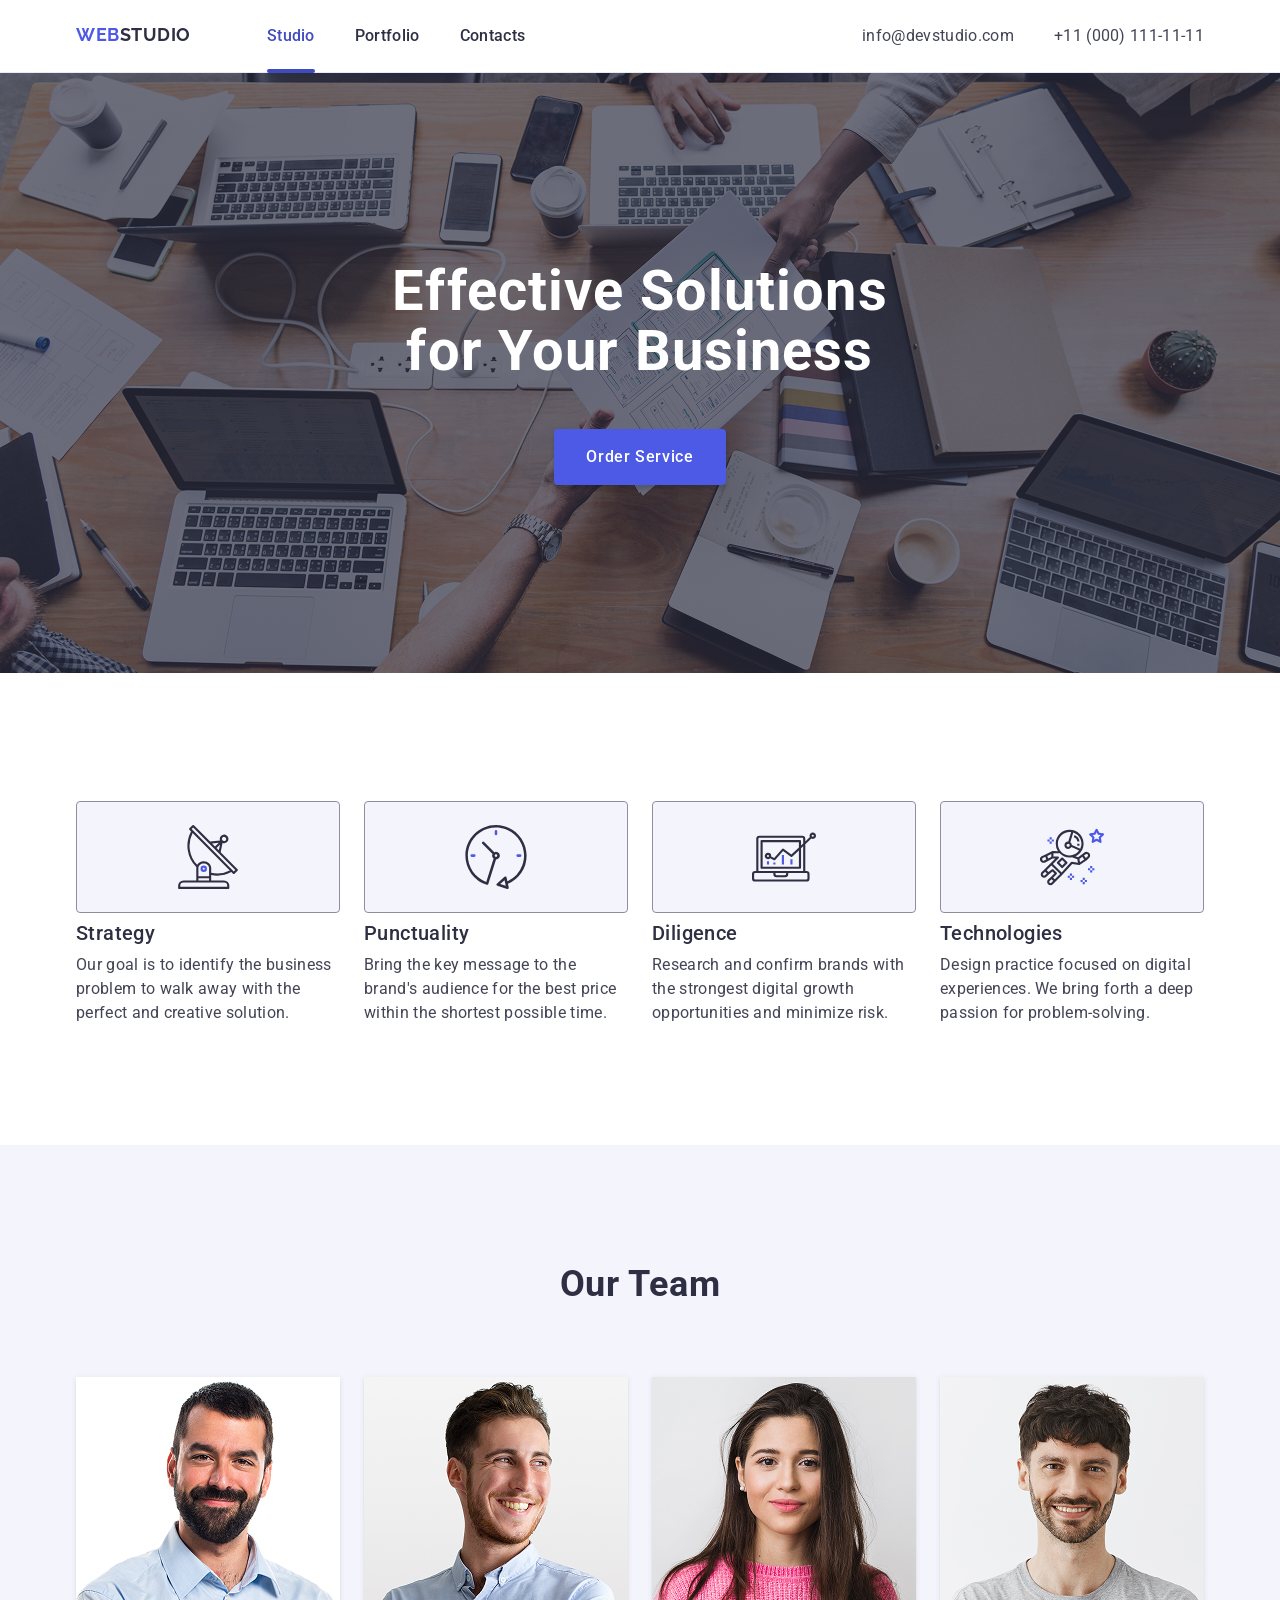
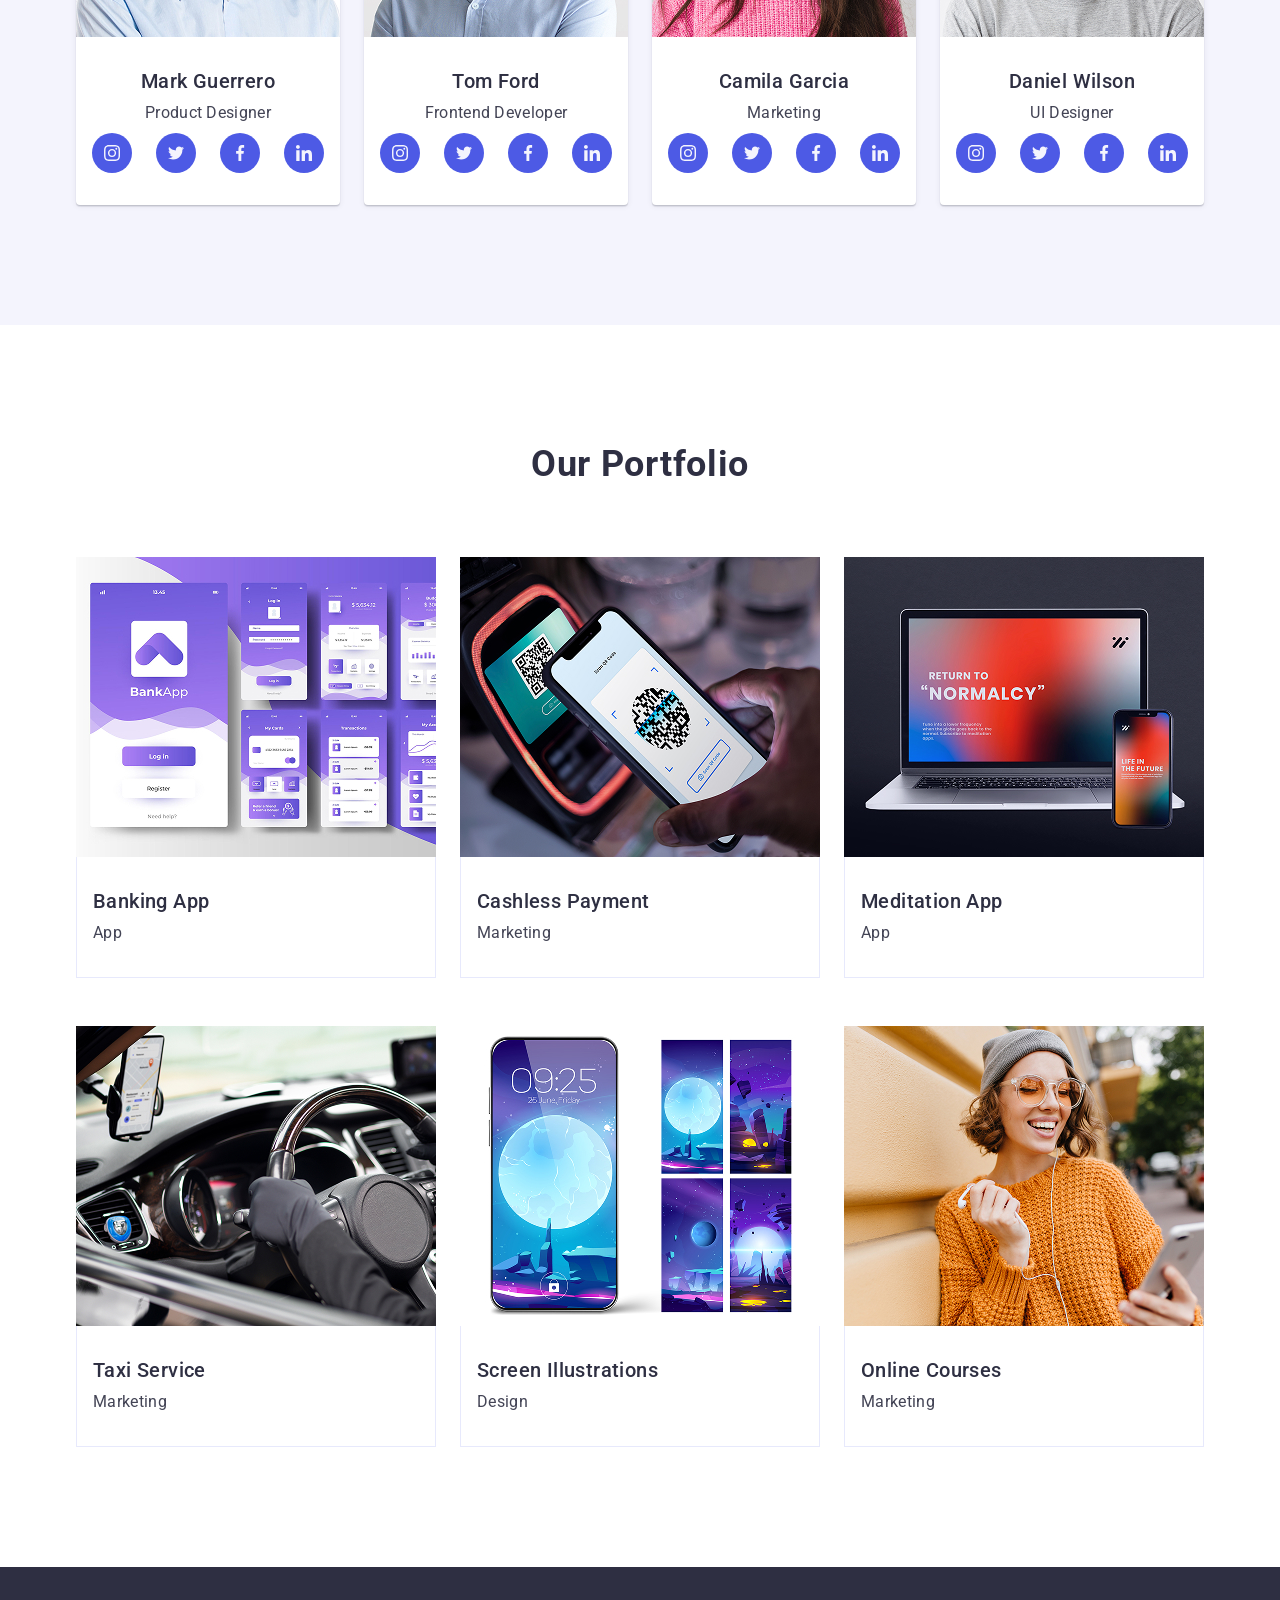
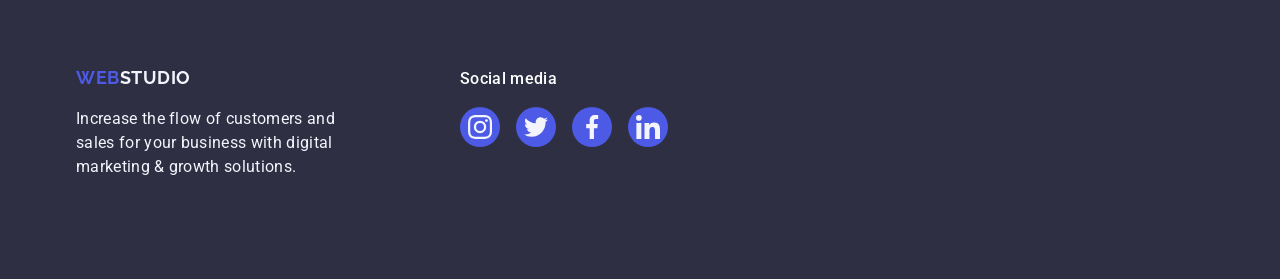
==== commit 7ecfcd46: "+" ====
--- a/index.html
+++ b/index.html
@@ -4,8 +4,8 @@
     <meta charset="UTF-8" />
     <meta name="viewport" content="width=device-width, initial-scale=1.0" />
     
-    <link rel="./index.html" href="https://fonts.googleapis.com" />
-    <link rel="./index.html" href="https://fonts.gstatic.com" crossorigin />
+    <link rel="preconnect" href="https://fonts.googleapis.com" />
+    <link rel="preconnect" href="https://fonts.gstatic.com" crossorigin />
     <link
       href="https://fonts.googleapis.com/css2?family=Raleway:ital,wght@0,100..900;1,100..900&family=Roboto:ital,wght@0,100..900;1,100..900&display=swap"
       rel="stylesheet"/>
--- a/css/styles.css
+++ b/css/styles.css
@@ -242,7 +242,7 @@
     padding: 16px 32px;
     border-radius: 4px;
     border: none;
-    transition: background-color 250ms cubic-bezier(0.4, 0, 0.2, 1), box-shadow 250ms cubic-bezier(0.4, 0, 0.2, 1);
+    transition: background-color 250ms cubic-bezier(0.4, 0, 0.2, 1);
 
 }
 
@@ -282,7 +282,7 @@
     display: flex;
     justify-content: center;
     align-items: center;
-    margin-bottom: 8px;
+    
 }
 
 .linked-icons-ul {
@@ -306,8 +306,8 @@
 }
 
 .our-features-h3,
-.our-features-p {
-margin-bottom: 8px;
+.our-features-p,
+.our-features-icon-div {
 margin-top: 8px;
 letter-spacing: 0.02em;
 
@@ -401,8 +401,8 @@
 }
 
 .our-team-li-img {
-    width: 264;
-    height: 260;
+    width: 264px;
+    height: 260px;
 } 
 
 .our-portfolio-h2 {
